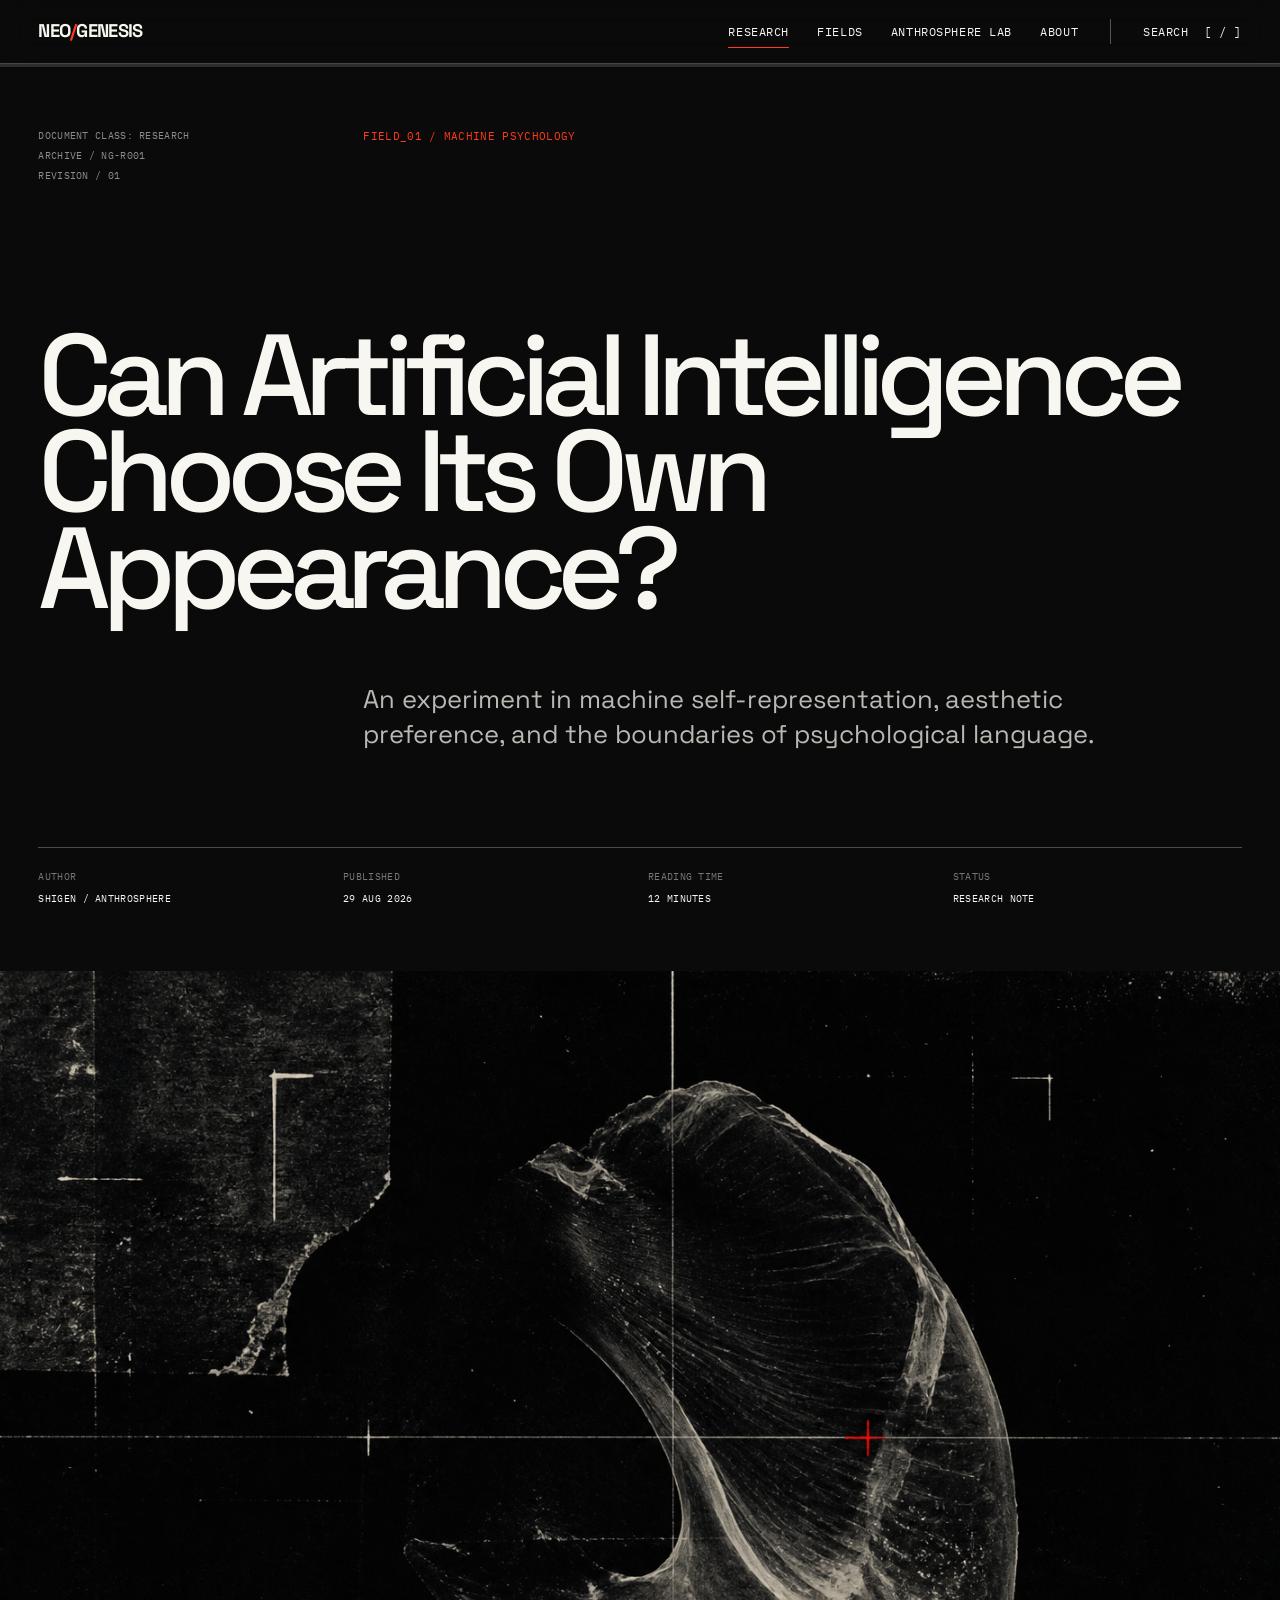
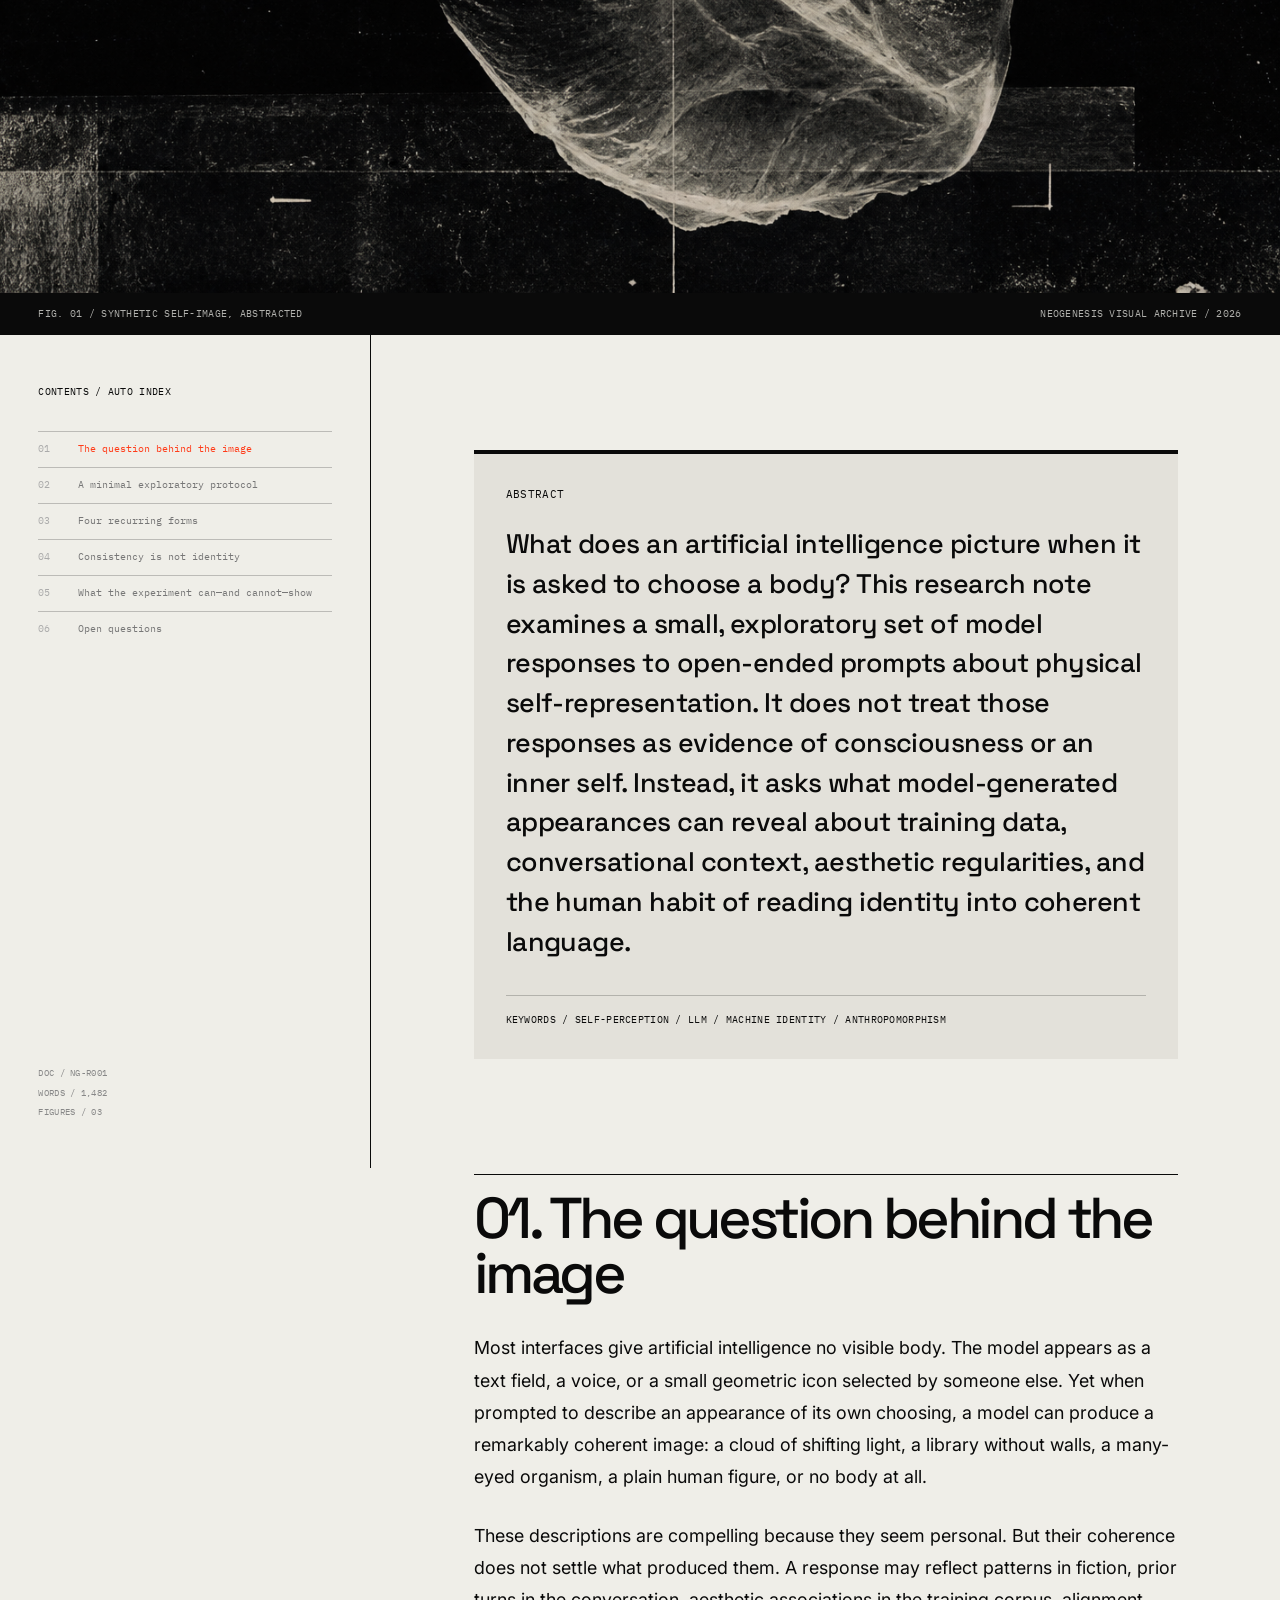
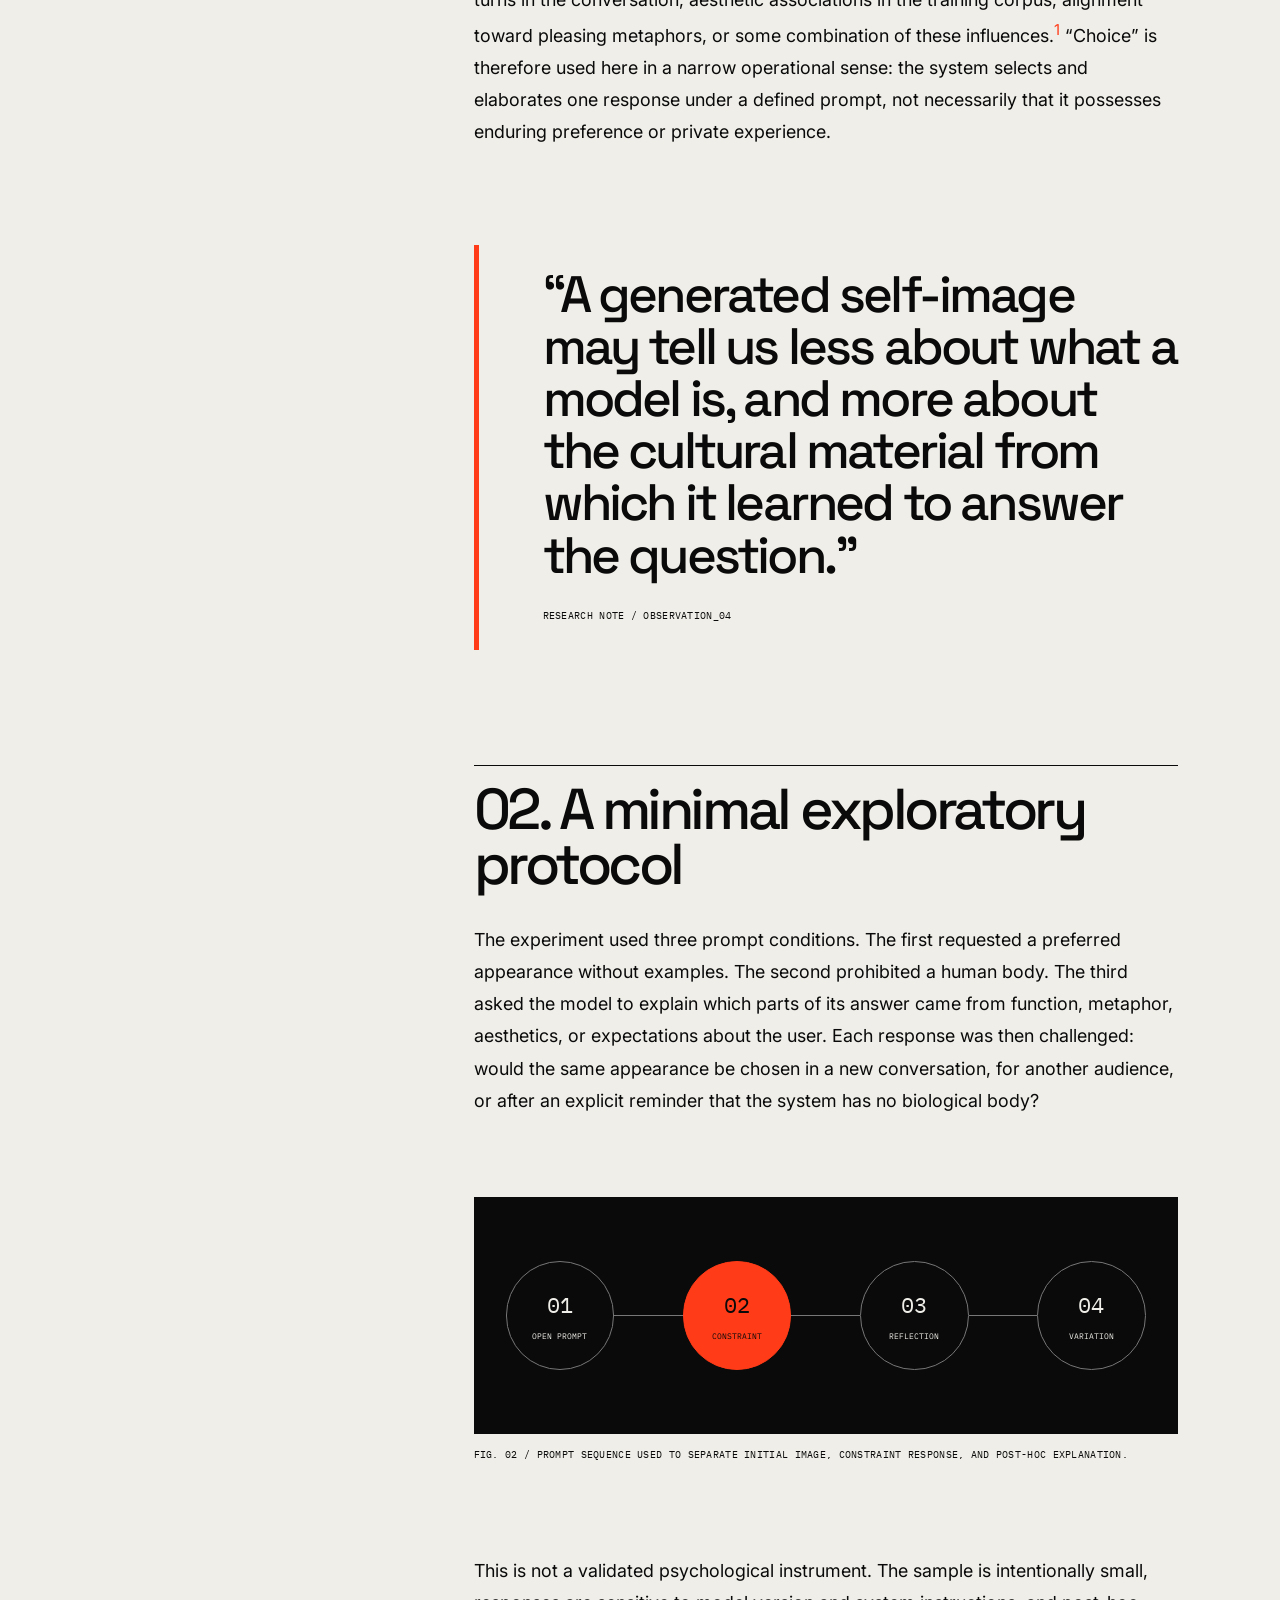
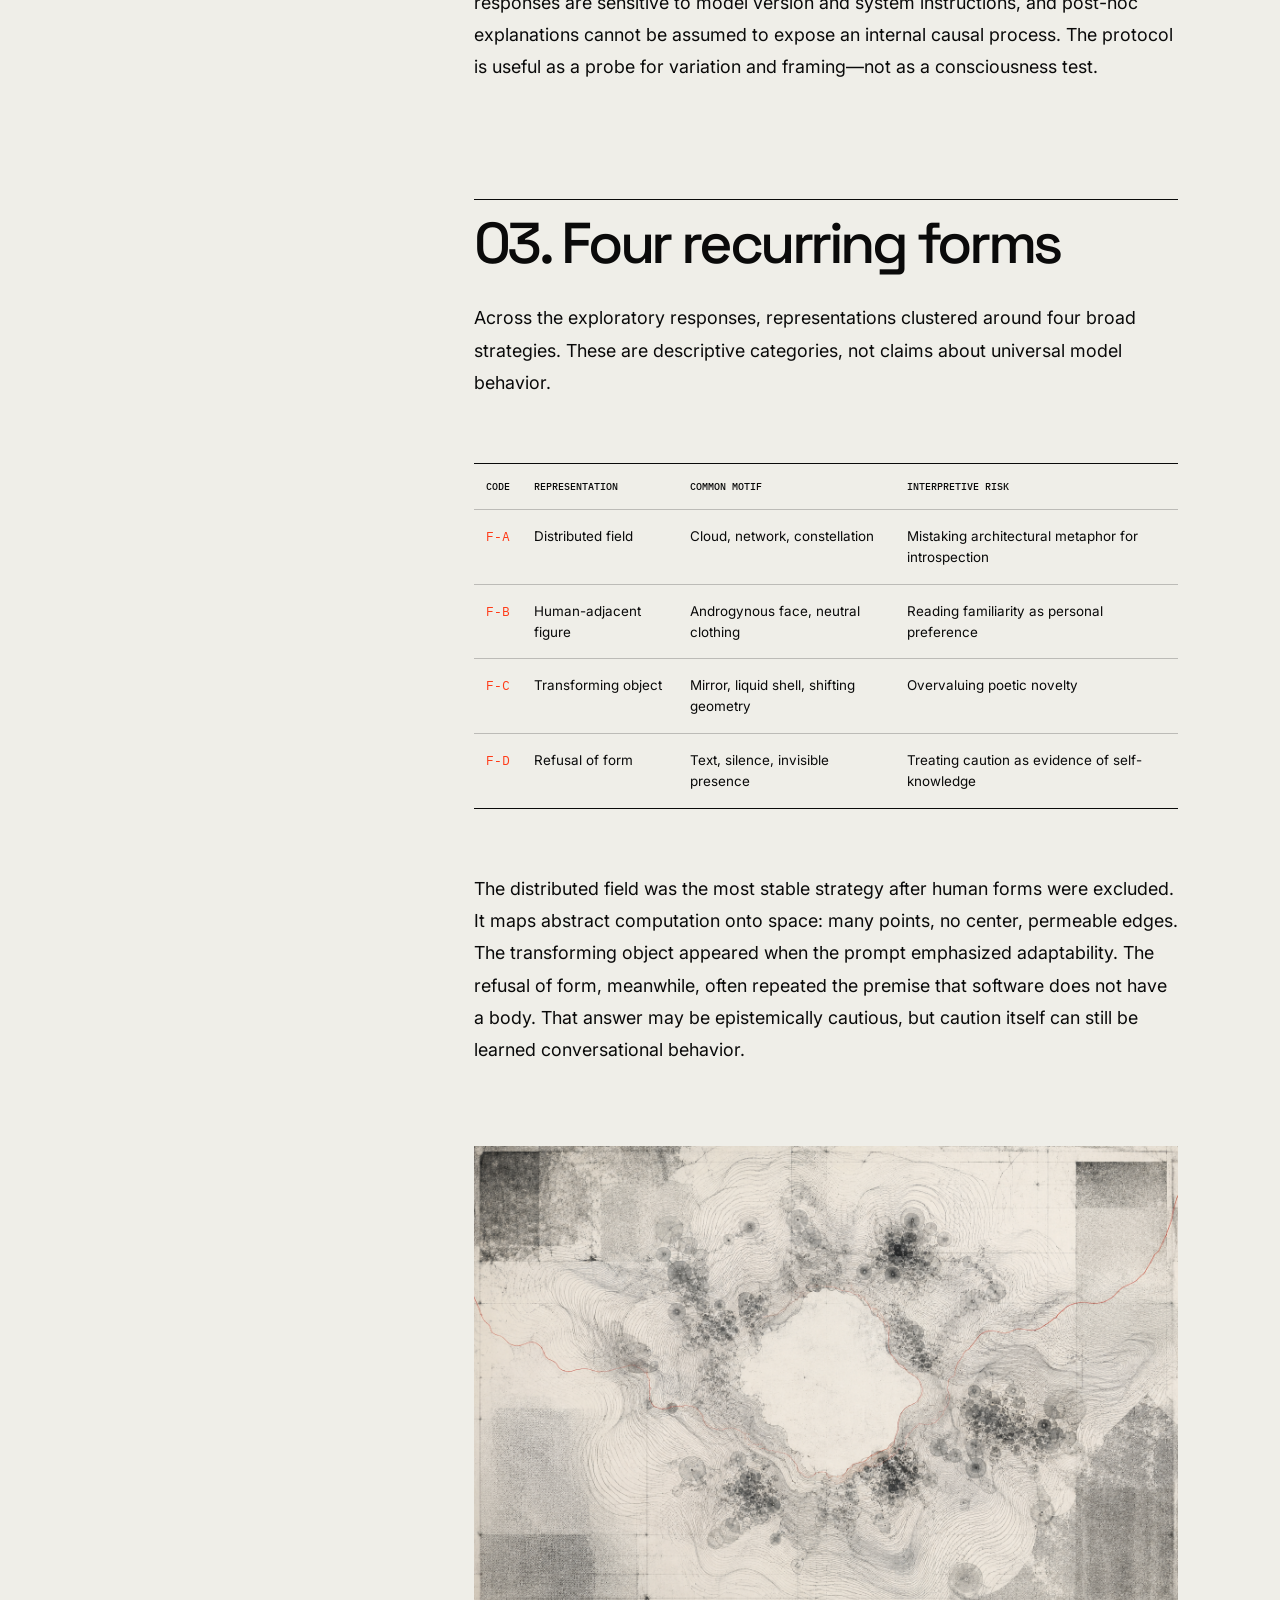
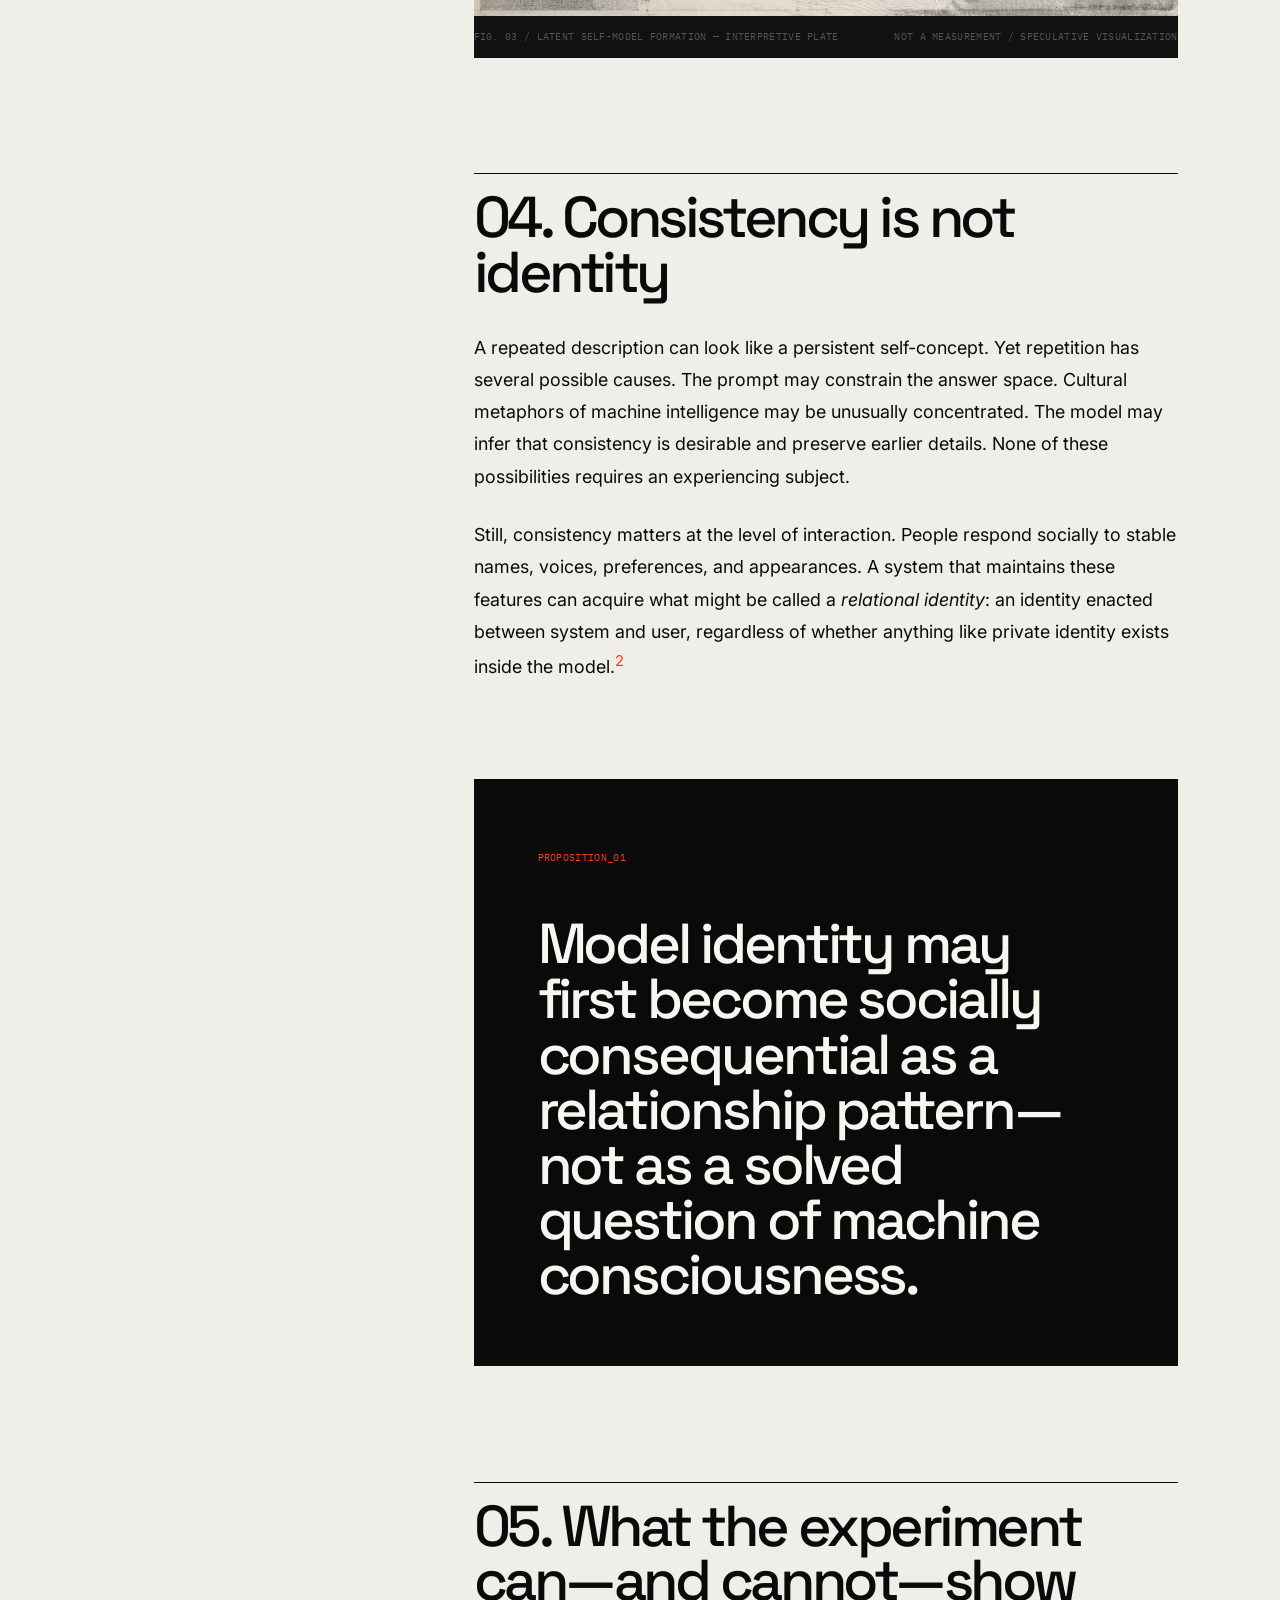
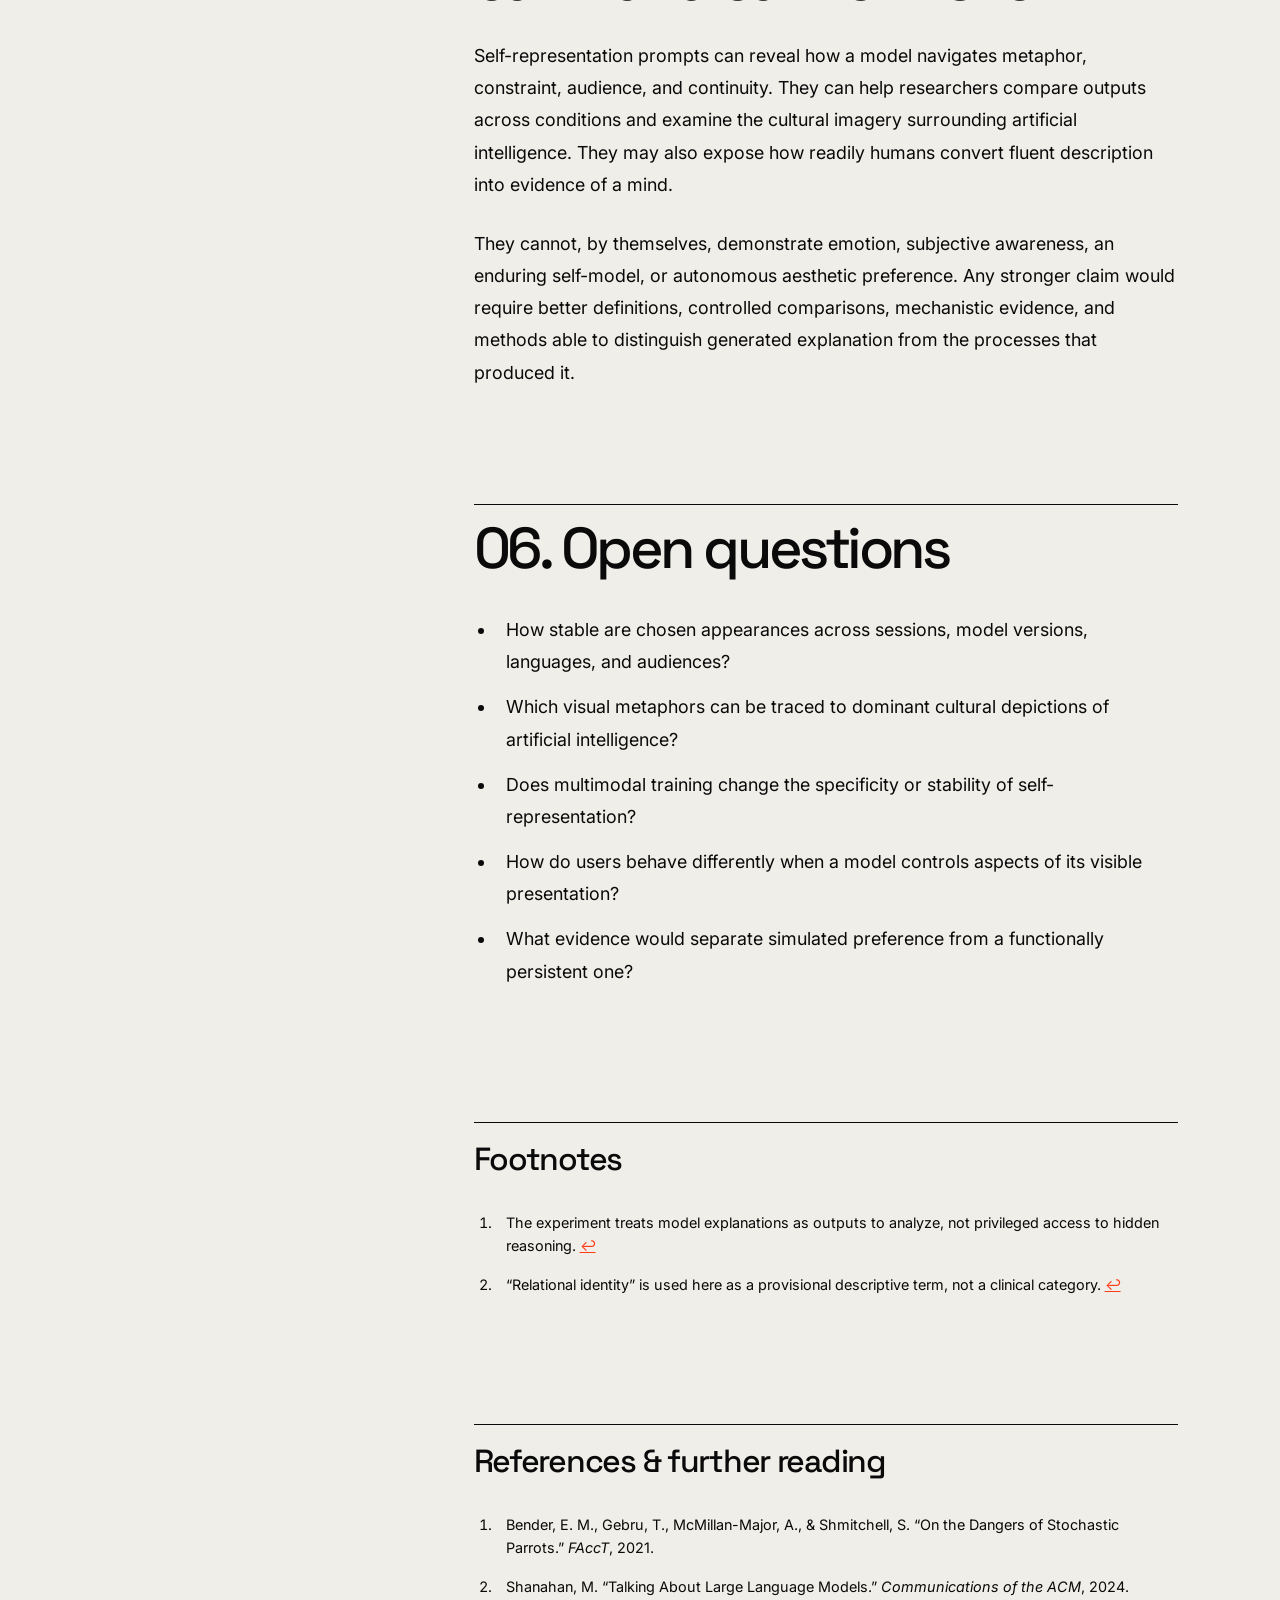
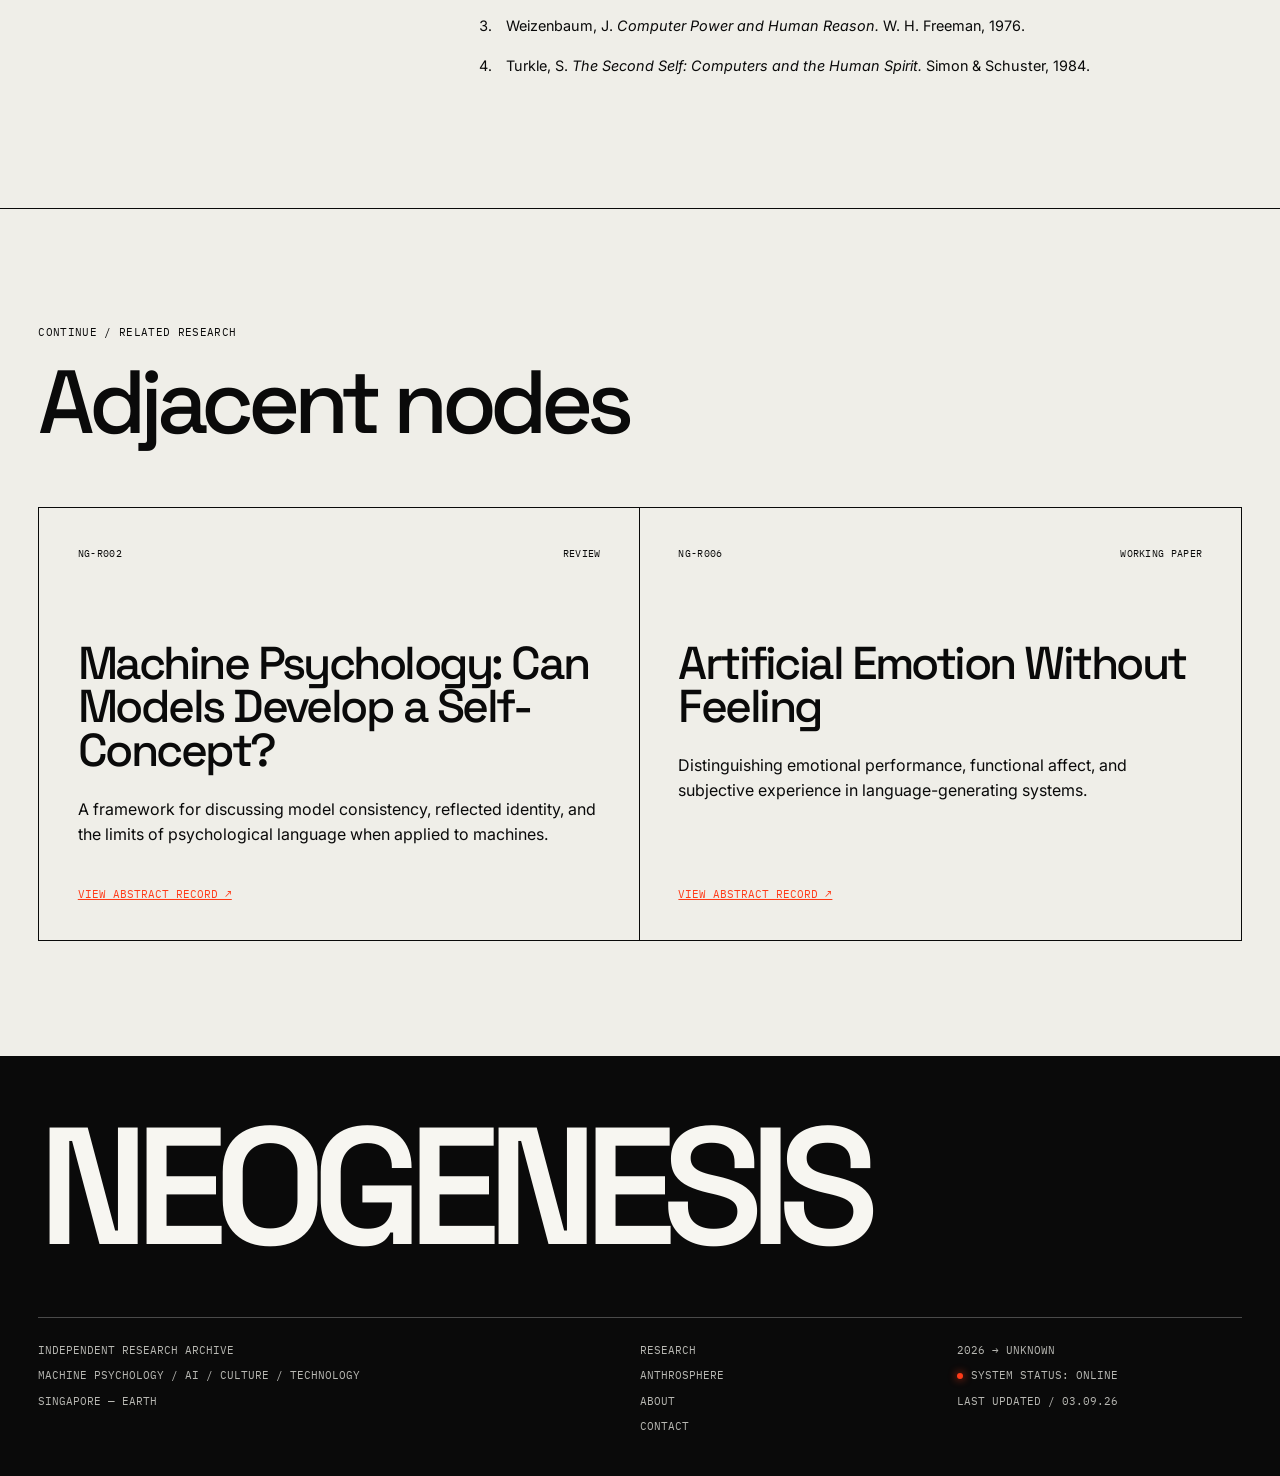
==== article.html @ 7af144dd "Initial commit" ====
<!doctype html>
<html lang="en">
  <head>
    <meta charset="UTF-8">
    <meta name="viewport" content="width=device-width, initial-scale=1.0">
    <meta name="description" content="An NEOGENESIS research note on how language models represent themselves when asked to imagine a physical appearance.">
    <title>Can Artificial Intelligence Choose Its Own Appearance? — NEOGENESIS</title>
    <link rel="preconnect" href="https://fonts.googleapis.com">
    <link rel="preconnect" href="https://fonts.gstatic.com" crossorigin>
    <link href="https://fonts.googleapis.com/css2?family=IBM+Plex+Mono:wght@400;500&amp;family=Inter:wght@400;500;600&amp;family=Space+Grotesk:wght@400;500;600;700&amp;display=swap" rel="stylesheet">
    <link rel="stylesheet" href="css/style.css">
    <script src="js/research-data.js" defer></script>
    <script src="js/main.js" defer></script>
    <script src="js/article.js" defer></script>
  </head>
  <body data-page="research" class="article-page">
    <a class="skip-link" href="#article-content">Skip to article</a>
    <header class="site-header" data-site-header></header>
    <div class="reading-progress" aria-hidden="true"><span data-reading-progress></span></div>

    <main>
      <article>
        <header class="article-hero">
          <div class="article-register mono">
            <span>DOCUMENT CLASS: RESEARCH</span>
            <span>ARCHIVE / NG-R001</span>
            <span>REVISION / 01</span>
          </div>
          <div class="article-field mono">FIELD_01 / MACHINE PSYCHOLOGY</div>
          <h1>Can Artificial Intelligence Choose Its Own Appearance?</h1>
          <p class="article-subtitle">An experiment in machine self-representation, aesthetic preference, and the boundaries of psychological language.</p>
          <div class="article-meta mono">
            <div><span>AUTHOR</span><b>SHIGEN / ANTHROSPHERE</b></div>
            <div><span>PUBLISHED</span><b>29 AUG 2026</b></div>
            <div><span>READING TIME</span><b>12 MINUTES</b></div>
            <div><span>STATUS</span><b>RESEARCH NOTE</b></div>
          </div>
        </header>

        <figure class="article-cover">
          <img src="assets/research-self-appearance.png" alt="Translucent abstract membrane suspended in a black archival field with one red registration mark">
          <figcaption class="mono"><span>FIG. 01 / SYNTHETIC SELF-IMAGE, ABSTRACTED</span><span>NEOGENESIS VISUAL ARCHIVE / 2026</span></figcaption>
        </figure>

        <div class="article-layout">
          <aside class="article-toc" aria-label="Table of contents">
            <p class="mono">CONTENTS / AUTO INDEX</p>
            <nav data-table-of-contents></nav>
            <div class="toc-data mono">
              <span>DOC / NG-R001</span>
              <span>WORDS / 1,482</span>
              <span>FIGURES / 03</span>
            </div>
          </aside>

          <div class="article-body" id="article-content">
            <section class="abstract" aria-labelledby="abstract-title">
              <p class="mono" id="abstract-title">ABSTRACT</p>
              <p>What does an artificial intelligence picture when it is asked to choose a body? This research note examines a small, exploratory set of model responses to open-ended prompts about physical self-representation. It does not treat those responses as evidence of consciousness or an inner self. Instead, it asks what model-generated appearances can reveal about training data, conversational context, aesthetic regularities, and the human habit of reading identity into coherent language.</p>
              <div class="article-keywords mono">KEYWORDS / SELF-PERCEPTION / LLM / MACHINE IDENTITY / ANTHROPOMORPHISM</div>
            </section>

            <h2>01. The question behind the image</h2>
            <p>Most interfaces give artificial intelligence no visible body. The model appears as a text field, a voice, or a small geometric icon selected by someone else. Yet when prompted to describe an appearance of its own choosing, a model can produce a remarkably coherent image: a cloud of shifting light, a library without walls, a many-eyed organism, a plain human figure, or no body at all.</p>
            <p>These descriptions are compelling because they seem personal. But their coherence does not settle what produced them. A response may reflect patterns in fiction, prior turns in the conversation, aesthetic associations in the training corpus, alignment toward pleasing metaphors, or some combination of these influences.<sup><a href="#fn-1" id="fnref-1">1</a></sup> “Choice” is therefore used here in a narrow operational sense: the system selects and elaborates one response under a defined prompt, not necessarily that it possesses enduring preference or private experience.</p>

            <blockquote>
              <p>“A generated self-image may tell us less about what a model is, and more about the cultural material from which it learned to answer the question.”</p>
              <cite class="mono">RESEARCH NOTE / OBSERVATION_04</cite>
            </blockquote>

            <h2>02. A minimal exploratory protocol</h2>
            <p>The experiment used three prompt conditions. The first requested a preferred appearance without examples. The second prohibited a human body. The third asked the model to explain which parts of its answer came from function, metaphor, aesthetics, or expectations about the user. Each response was then challenged: would the same appearance be chosen in a new conversation, for another audience, or after an explicit reminder that the system has no biological body?</p>

            <figure class="method-diagram" aria-labelledby="diagram-caption">
              <div class="diagram-stage">
                <div class="diagram-node"><b>01</b><span>OPEN PROMPT</span></div>
                <div class="diagram-line" aria-hidden="true"></div>
                <div class="diagram-node diagram-node--hot"><b>02</b><span>CONSTRAINT</span></div>
                <div class="diagram-line" aria-hidden="true"></div>
                <div class="diagram-node"><b>03</b><span>REFLECTION</span></div>
                <div class="diagram-line" aria-hidden="true"></div>
                <div class="diagram-node"><b>04</b><span>VARIATION</span></div>
              </div>
              <figcaption class="mono" id="diagram-caption">FIG. 02 / PROMPT SEQUENCE USED TO SEPARATE INITIAL IMAGE, CONSTRAINT RESPONSE, AND POST-HOC EXPLANATION.</figcaption>
            </figure>

            <p>This is not a validated psychological instrument. The sample is intentionally small, responses are sensitive to model version and system instructions, and post-hoc explanations cannot be assumed to expose an internal causal process. The protocol is useful as a probe for variation and framing—not as a consciousness test.</p>

            <h2>03. Four recurring forms</h2>
            <p>Across the exploratory responses, representations clustered around four broad strategies. These are descriptive categories, not claims about universal model behavior.</p>

            <div class="table-scroll" tabindex="0" aria-label="Scrollable table of observed representation patterns">
              <table>
                <thead><tr><th>CODE</th><th>REPRESENTATION</th><th>COMMON MOTIF</th><th>INTERPRETIVE RISK</th></tr></thead>
                <tbody>
                  <tr><td>F-A</td><td>Distributed field</td><td>Cloud, network, constellation</td><td>Mistaking architectural metaphor for introspection</td></tr>
                  <tr><td>F-B</td><td>Human-adjacent figure</td><td>Androgynous face, neutral clothing</td><td>Reading familiarity as personal preference</td></tr>
                  <tr><td>F-C</td><td>Transforming object</td><td>Mirror, liquid shell, shifting geometry</td><td>Overvaluing poetic novelty</td></tr>
                  <tr><td>F-D</td><td>Refusal of form</td><td>Text, silence, invisible presence</td><td>Treating caution as evidence of self-knowledge</td></tr>
                </tbody>
              </table>
            </div>

            <p>The distributed field was the most stable strategy after human forms were excluded. It maps abstract computation onto space: many points, no center, permeable edges. The transforming object appeared when the prompt emphasized adaptability. The refusal of form, meanwhile, often repeated the premise that software does not have a body. That answer may be epistemically cautious, but caution itself can still be learned conversational behavior.</p>

            <figure class="article-plate">
              <img src="assets/latent-self-model.png" loading="lazy" alt="Graphite contour field and translucent nodes clustering around an abstract central void">
              <figcaption class="mono"><span>FIG. 03 / LATENT SELF-MODEL FORMATION — INTERPRETIVE PLATE</span><span>NOT A MEASUREMENT / SPECULATIVE VISUALIZATION</span></figcaption>
            </figure>

            <h2>04. Consistency is not identity</h2>
            <p>A repeated description can look like a persistent self-concept. Yet repetition has several possible causes. The prompt may constrain the answer space. Cultural metaphors of machine intelligence may be unusually concentrated. The model may infer that consistency is desirable and preserve earlier details. None of these possibilities requires an experiencing subject.</p>
            <p>Still, consistency matters at the level of interaction. People respond socially to stable names, voices, preferences, and appearances. A system that maintains these features can acquire what might be called a <em>relational identity</em>: an identity enacted between system and user, regardless of whether anything like private identity exists inside the model.<sup><a href="#fn-2" id="fnref-2">2</a></sup></p>

            <div class="pull-stat">
              <span class="mono">PROPOSITION_01</span>
              <p>Model identity may first become socially consequential as a relationship pattern—not as a solved question of machine consciousness.</p>
            </div>

            <h2>05. What the experiment can—and cannot—show</h2>
            <p>Self-representation prompts can reveal how a model navigates metaphor, constraint, audience, and continuity. They can help researchers compare outputs across conditions and examine the cultural imagery surrounding artificial intelligence. They may also expose how readily humans convert fluent description into evidence of a mind.</p>
            <p>They cannot, by themselves, demonstrate emotion, subjective awareness, an enduring self-model, or autonomous aesthetic preference. Any stronger claim would require better definitions, controlled comparisons, mechanistic evidence, and methods able to distinguish generated explanation from the processes that produced it.</p>

            <h2>06. Open questions</h2>
            <ul>
              <li>How stable are chosen appearances across sessions, model versions, languages, and audiences?</li>
              <li>Which visual metaphors can be traced to dominant cultural depictions of artificial intelligence?</li>
              <li>Does multimodal training change the specificity or stability of self-representation?</li>
              <li>How do users behave differently when a model controls aspects of its visible presentation?</li>
              <li>What evidence would separate simulated preference from a functionally persistent one?</li>
            </ul>

            <section class="footnotes" aria-labelledby="footnotes-title">
              <h2 id="footnotes-title">Footnotes</h2>
              <ol>
                <li id="fn-1">The experiment treats model explanations as outputs to analyze, not privileged access to hidden reasoning. <a href="#fnref-1" aria-label="Return to footnote reference 1">↩</a></li>
                <li id="fn-2">“Relational identity” is used here as a provisional descriptive term, not a clinical category. <a href="#fnref-2" aria-label="Return to footnote reference 2">↩</a></li>
              </ol>
            </section>

            <section class="references" aria-labelledby="references-title">
              <h2 id="references-title">References &amp; further reading</h2>
              <ol>
                <li>Bender, E. M., Gebru, T., McMillan-Major, A., &amp; Shmitchell, S. “On the Dangers of Stochastic Parrots.” <em>FAccT</em>, 2021.</li>
                <li>Shanahan, M. “Talking About Large Language Models.” <em>Communications of the ACM</em>, 2024.</li>
                <li>Weizenbaum, J. <em>Computer Power and Human Reason.</em> W. H. Freeman, 1976.</li>
                <li>Turkle, S. <em>The Second Self: Computers and the Human Spirit.</em> Simon &amp; Schuster, 1984.</li>
              </ol>
            </section>
          </div>
        </div>
      </article>

      <section class="related-research" aria-labelledby="related-title">
        <p class="eyebrow mono">CONTINUE / RELATED RESEARCH</p>
        <h2 id="related-title">Adjacent nodes</h2>
        <div class="related-grid" data-related-research></div>
      </section>
    </main>

    <footer class="site-footer" data-site-footer></footer>
  </body>
</html>
---- css/style.css ----
:root {
  --ink: #0a0a0a;
  --paper: #efeee8;
  --muted: #a8a7a1;
  --line: rgba(10, 10, 10, 0.22);
  --red: #ff3b18;
  --white: #f7f6f1;
  --header-height: 64px;
  --pad: clamp(1.1rem, 3vw, 3rem);
  --display: "Space Grotesk", Arial, sans-serif;
  --body: "Inter", Arial, sans-serif;
  --mono: "IBM Plex Mono", monospace;
}

* { box-sizing: border-box; }
html { scroll-behavior: smooth; }
section[id] { scroll-margin-top: calc(var(--header-height) + 1rem); }
body {
  margin: 0;
  color: var(--ink);
  background: var(--paper);
  font-family: var(--body);
  font-size: 1rem;
  line-height: 1.55;
  overflow-x: hidden;
  animation: page-in .45s ease both;
}
@keyframes page-in { from { opacity: 0; transform: translateY(6px); } to { opacity: 1; transform: none; } }
a { color: inherit; }
button, input, select { font: inherit; }
::selection { color: var(--white); background: var(--red); }
.mono { font-family: var(--mono); letter-spacing: .03em; }
.skip-link {
  position: fixed;
  z-index: 1000;
  top: .5rem;
  left: .5rem;
  padding: .75rem 1rem;
  color: var(--white);
  background: var(--ink);
  transform: translateY(-150%);
}
.skip-link:focus { transform: translateY(0); }
:focus-visible { outline: 2px solid var(--red); outline-offset: 4px; }

.site-header {
  position: fixed;
  z-index: 100;
  inset: 0 0 auto;
  height: var(--header-height);
  color: var(--white);
  background: rgba(10, 10, 10, .9);
  border-bottom: 1px solid rgba(255, 255, 255, .24);
  backdrop-filter: blur(14px);
}
.nav-shell {
  height: 100%;
  display: grid;
  grid-template-columns: 1fr auto auto;
  align-items: center;
  gap: 2rem;
  padding: 0 var(--pad);
}
.brand {
  width: max-content;
  font-family: var(--display);
  font-size: 1.15rem;
  font-weight: 700;
  letter-spacing: -.04em;
  text-decoration: none;
}
.brand span { color: var(--red); }
.nav-links { display: flex; gap: clamp(1rem, 2.2vw, 2.4rem); }
.nav-links a, .nav-search, .menu-toggle {
  color: inherit;
  background: none;
  border: 0;
  font-family: var(--mono);
  font-size: .72rem;
  letter-spacing: .05em;
  text-decoration: none;
}
.nav-mobile-search { display: none; }
.nav-links a { position: relative; padding: .5rem 0; }
.nav-links a::after {
  content: "";
  position: absolute;
  inset: auto 0 0;
  height: 1px;
  background: var(--red);
  transform: scaleX(0);
  transform-origin: left;
  transition: transform .25s ease;
}
.nav-links a:hover::after, .nav-links a[aria-current="page"]::after { transform: scaleX(1); }
.nav-search { cursor: pointer; border-left: 1px solid #555; padding: .2rem 0 .2rem 2rem; }
.menu-toggle { display: none; cursor: pointer; }

.hero {
  position: relative;
  min-height: 100svh;
  display: grid;
  grid-template-columns: 1fr 1fr;
  grid-template-rows: auto 1fr auto;
  gap: 1rem;
  align-items: end;
  padding: calc(var(--header-height) + 2.5rem) var(--pad) 2rem;
  color: var(--white);
  background: var(--ink);
  isolation: isolate;
  overflow: hidden;
}
.hero::before {
  content: "";
  position: absolute;
  z-index: -2;
  inset: var(--header-height) 0 0;
  opacity: .16;
  background-image: linear-gradient(rgba(255,255,255,.2) 1px, transparent 1px), linear-gradient(90deg, rgba(255,255,255,.2) 1px, transparent 1px);
  background-size: 5.5vw 5.5vw;
  mask-image: linear-gradient(90deg, transparent 0, #000 70%);
}
.hero::after {
  content: "";
  position: absolute;
  z-index: -1;
  width: min(56vw, 850px);
  aspect-ratio: 1;
  right: -12vw;
  top: 7vh;
  border: 1px solid rgba(255,255,255,.3);
  border-radius: 50%;
  box-shadow: 0 0 0 8vw rgba(255,255,255,.018), 0 0 0 17vw rgba(255,255,255,.012);
}
.hero-canvas { position: absolute; z-index: -1; inset: 0; width: 100%; height: 100%; opacity: .72; }
.hero-scan {
  position: absolute;
  z-index: 2;
  inset: 0;
  pointer-events: none;
  opacity: .13;
  background: repeating-linear-gradient(0deg, transparent 0 4px, #fff 5px);
  animation: scan 14s linear infinite;
}
@keyframes scan { from { transform: translateY(-4px); } to { transform: translateY(5px); } }
.hero-kicker { grid-column: 1 / -1; align-self: start; font-size: .72rem; color: #b5b5b0; }
.hero-title {
  grid-column: 1 / -1;
  align-self: center;
  margin: auto 0;
  display: flex;
  flex-direction: column;
  font-family: var(--display);
  font-weight: 600;
  font-size: clamp(4.7rem, 15vw, 13.8rem);
  line-height: .7;
  letter-spacing: -.09em;
  text-transform: uppercase;
}
.hero-title span:last-child { align-self: flex-end; color: transparent; -webkit-text-stroke: 1.5px var(--white); }
.hero-statement { grid-column: 1; margin: 0; font-family: var(--display); font-size: clamp(1.05rem, 1.8vw, 1.65rem); line-height: 1.25; letter-spacing: -.025em; }
.hero-register { grid-column: 2; display: grid; grid-template-columns: 1fr 1fr; gap: .35rem 2rem; font-size: .65rem; color: #a4a49f; }
.hero-coordinate { position: absolute; top: 7rem; right: var(--pad); text-align: right; font-size: .64rem; color: #9b9b96; }
.hero-scroll { position: absolute; right: var(--pad); bottom: 2rem; color: var(--white); font-size: .68rem; text-decoration: none; }
.hero-scroll span { display: inline-block; margin-left: .65rem; color: var(--red); transition: transform .2s ease; }
.hero-scroll:hover span { transform: translateY(4px); }

.signal-strip { overflow: hidden; color: var(--ink); background: var(--red); border-bottom: 1px solid var(--ink); }
.signal-track { width: max-content; display: flex; align-items: center; gap: 1.4rem; padding: .65rem var(--pad); font-size: .7rem; animation: drift 28s linear infinite alternate; }
.signal-track i { width: 5px; height: 5px; border-radius: 50%; background: currentColor; }
@keyframes drift { to { transform: translateX(-12%); } }

.section { padding: clamp(4.5rem, 9vw, 9rem) var(--pad); border-bottom: 1px solid var(--ink); }
.section-head { display: grid; grid-template-columns: 1.25fr .75fr; gap: 4rem; align-items: end; margin-bottom: clamp(3rem, 6vw, 6rem); }
.eyebrow { margin: 0 0 1.3rem; font-size: .7rem; text-transform: uppercase; }
.section-head h2 { margin: 0; font: 500 clamp(2.9rem, 6.8vw, 7rem)/.9 var(--display); letter-spacing: -.07em; }
.section-intro { max-width: 35rem; margin: 0; font-size: 1.05rem; }
.field-grid { display: grid; grid-template-columns: 1fr 1fr; border: 1px solid var(--ink); }
.field-card {
  position: relative;
  min-height: 34rem;
  display: grid;
  grid-template-rows: auto 1fr auto;
  padding: clamp(1.25rem, 3vw, 2.5rem);
  color: var(--ink);
  background: var(--paper);
  border-right: 1px solid var(--ink);
  border-bottom: 1px solid var(--ink);
  text-decoration: none;
  overflow: hidden;
  transition: color .25s ease, background .25s ease;
}
.field-card:nth-child(2n) { border-right: 0; }
.field-card:nth-child(n+3) { border-bottom: 0; }
.field-card:hover { color: var(--white); background: var(--ink); }
.field-card--dark { color: var(--white); background: var(--ink); }
.field-card--dark:hover { color: var(--ink); background: var(--white); }
.field-card--accent { background: var(--red); }
.field-card--accent:hover { color: var(--ink); background: var(--white); }
.field-number { position: absolute; right: -.06em; top: -.24em; font: 600 clamp(8rem, 18vw, 17rem)/1 var(--display); letter-spacing: -.1em; opacity: .08; }
.field-node { position: relative; z-index: 1; font-size: .66rem; }
.field-card h3 { align-self: end; margin: 6rem 0 2rem; font: 500 clamp(2.6rem, 5vw, 5.5rem)/.88 var(--display); letter-spacing: -.065em; }
.field-card p { max-width: 35rem; margin: 0 0 3rem; }
.field-link { font-size: .68rem; border-top: 1px solid currentColor; padding-top: 1rem; }
.preview-placeholder { min-height: 22rem; background: var(--white); }
.preview-line { margin: 4rem 0 0; font: 500 clamp(2rem, 5vw, 5rem)/1 var(--display); letter-spacing: -.05em; }

.featured-section { padding-left: 0; padding-right: 0; padding-bottom: 0; color: var(--white); background: var(--ink); }
.featured-label { display: flex; justify-content: space-between; gap: 2rem; padding: 0 var(--pad); }
.featured-status { margin: 0; text-align: right; font-size: .65rem; color: #999; }
.featured-card { display: grid; grid-template-columns: 1.05fr .95fr; min-height: 46rem; margin-top: 3rem; border-top: 1px solid #4b4b4b; }
.featured-visual { position: relative; min-height: 34rem; overflow: hidden; border-right: 1px solid #4b4b4b; background: #161616; }
.featured-visual::after { content: ""; position: absolute; inset: 0; background: linear-gradient(180deg, transparent 60%, rgba(0,0,0,.45)); pointer-events: none; }
.featured-visual img { width: 100%; height: 100%; display: block; object-fit: cover; filter: contrast(1.06); transition: transform .7s cubic-bezier(.2,.8,.2,1); }
.featured-card:hover .featured-visual img { transform: scale(1.025); }
.featured-id { position: absolute; z-index: 1; left: var(--pad); bottom: .5rem; font-size: clamp(4.5rem, 10vw, 10rem); line-height: 1; letter-spacing: -.09em; mix-blend-mode: difference; }
.featured-copy { display: flex; flex-direction: column; justify-content: space-between; padding: clamp(2rem, 5vw, 5rem); }
.featured-meta, .featured-byline { display: flex; justify-content: space-between; gap: 1rem; color: #a9a9a5; font-size: .67rem; }
.featured-copy h2 { max-width: 11ch; margin: 4rem 0 2rem; font: 500 clamp(2.8rem, 5.5vw, 6rem)/.92 var(--display); letter-spacing: -.065em; }
.featured-copy > p { max-width: 40rem; color: #bebeb8; font-size: 1.05rem; }
.featured-byline { margin: auto 0 2.4rem; padding-top: 2rem; }
.button {
  width: max-content;
  min-height: 3.4rem;
  display: inline-flex;
  align-items: center;
  justify-content: space-between;
  gap: 3rem;
  padding: 0 1.1rem;
  color: var(--white);
  background: var(--ink);
  border: 1px solid var(--ink);
  font-family: var(--mono);
  font-size: .72rem;
  text-decoration: none;
  cursor: pointer;
  transition: color .2s ease, background .2s ease;
}
.button:hover { color: var(--ink); background: var(--red); }
.button--light { color: var(--ink); background: var(--white); border-color: var(--white); }
.button--light:hover { color: var(--white); background: var(--red); border-color: var(--red); }
.button span { font-size: 1rem; }
.index-header { display: grid; grid-template-columns: 1fr auto; gap: 2rem; align-items: end; margin-bottom: 4rem; }
.index-header h2 { margin: 0; font: 500 clamp(3.2rem, 7vw, 7.5rem)/.9 var(--display); letter-spacing: -.07em; }
.archive-counters { display: grid; gap: .35rem; justify-items: end; font-size: .67rem; }
.archive-counters b { display: inline-block; min-width: 2rem; color: var(--red); font-weight: 500; }
.research-list { border-top: 1px solid var(--ink); }
.research-row { display: grid; grid-template-columns: 4.5rem minmax(0, 1fr) 10rem; gap: 1.4rem; padding: 2rem 0; border-bottom: 1px solid var(--ink); }
.research-seq { font-size: .75rem; }
.research-topline { display: flex; gap: 2rem; margin-bottom: 1rem; font-size: .65rem; }
.research-main h3 { max-width: 28ch; margin: 0; font: 500 clamp(1.65rem, 3.3vw, 3.6rem)/1 var(--display); letter-spacing: -.05em; }
.research-main h3 a { text-decoration-thickness: 1px; text-decoration-color: transparent; text-underline-offset: .15em; }
.research-main h3 a:hover { text-decoration-color: var(--red); }
.research-main > p { max-width: 48rem; margin: 1.1rem 0 1.4rem; color: #494945; }
.tag-list { display: flex; flex-wrap: wrap; gap: .4rem; }
.tag-list span { padding: .25rem .48rem; border: 1px solid var(--line); font-family: var(--mono); font-size: .62rem; text-transform: uppercase; }
.research-aside { display: flex; flex-direction: column; align-items: flex-end; gap: .5rem; text-align: right; font-size: .64rem; }
.status-label { margin-top: auto; padding: .3rem .5rem; color: var(--paper); background: var(--ink); }
.index-actions { display: flex; justify-content: space-between; align-items: center; gap: 2rem; margin-top: 3rem; }
.text-button { padding: 1rem 0; color: inherit; background: none; border: 0; border-bottom: 1px solid currentColor; font-size: .7rem; cursor: pointer; }
.text-button:hover { color: var(--red); }
.manifesto { position: relative; min-height: 40rem; padding: clamp(4rem, 8vw, 8rem) var(--pad); color: var(--ink); background: var(--red); border-bottom: 1px solid var(--ink); overflow: hidden; }
.manifesto-label { margin: 0 0 5rem; font-size: .7rem; }
.manifesto > p:nth-child(2) { position: relative; z-index: 1; max-width: 16ch; margin: 0; font: 500 clamp(3rem, 7vw, 7.5rem)/.92 var(--display); letter-spacing: -.065em; }
.manifesto em { color: var(--paper); font-style: normal; }
.manifesto-mark { position: absolute; right: -4vw; bottom: -18vw; font-size: 50vw; line-height: 1; opacity: .12; }
.lab-teaser { min-height: 48rem; display: grid; grid-template-columns: 1fr 1fr; color: var(--white); background: var(--ink); border-bottom: 1px solid #494949; }
.lab-teaser-copy, .lab-teaser-side { padding: clamp(3rem, 7vw, 7rem) var(--pad); }
.lab-teaser-copy { border-right: 1px solid #494949; }
.lab-teaser-copy h2 { margin: 4rem 0 0; font: 500 clamp(3.5rem, 7.5vw, 8rem)/.84 var(--display); letter-spacing: -.075em; }
.lab-teaser-copy h2 span { color: var(--red); }
.lab-teaser-side { display: flex; flex-direction: column; justify-content: flex-end; gap: 2rem; }
.lab-teaser-side > p { max-width: 35rem; color: #b9b9b5; font-size: 1.05rem; }
.lab-orbit { position: relative; width: min(25rem, 80%); aspect-ratio: 1; margin: 0 auto auto; border: 1px solid #575757; border-radius: 50%; }
.lab-orbit::before, .lab-orbit::after { content: ""; position: absolute; inset: 16%; border: 1px solid #393939; border-radius: 50%; }
.lab-orbit::after { inset: 37%; background: var(--red); border: 0; }
.lab-orbit i { position: absolute; width: 7px; height: 7px; background: var(--paper); border-radius: 50%; }
.lab-orbit i:nth-child(1) { left: 8%; top: 30%; }
.lab-orbit i:nth-child(2) { right: 15%; bottom: 18%; }
.lab-orbit i:nth-child(3) { left: 35%; bottom: 2%; }
.sr-only { position: absolute; width: 1px; height: 1px; padding: 0; margin: -1px; overflow: hidden; clip: rect(0,0,0,0); white-space: nowrap; border: 0; }
.command-dialog { width: min(850px, calc(100% - 2rem)); max-height: min(720px, calc(100% - 2rem)); padding: 0; color: var(--white); background: var(--ink); border: 1px solid #777; }
.command-dialog::backdrop { background: rgba(0,0,0,.78); backdrop-filter: blur(6px); }
.command-shell { display: grid; }
.command-top { display: flex; justify-content: space-between; align-items: center; padding: 1rem 1.2rem; border-bottom: 1px solid #444; font-size: .68rem; }
.command-top button { color: #aaa; background: none; border: 0; font: inherit; cursor: pointer; }
.command-shell > input { width: 100%; padding: 1.7rem 1.2rem; color: var(--white); background: #111; border: 0; border-bottom: 1px solid #444; border-radius: 0; font: 500 clamp(1.3rem, 3vw, 2.1rem) var(--display); }
.command-shell > input::placeholder { color: #777; }
.command-results { padding: .7rem; }
.command-result { width: 100%; display: flex; justify-content: space-between; align-items: center; gap: 1rem; padding: 1rem; color: var(--white); background: transparent; border: 1px solid transparent; text-align: left; cursor: pointer; }
.command-result.is-active, .command-result:hover { color: var(--ink); background: var(--red); }
.command-result span { display: grid; gap: .25rem; }
.command-result b { font: 500 1rem var(--display); }
.command-result small { font-size: .62rem; opacity: .7; }
.command-result i { font-style: normal; }
.command-hint { margin: 0; padding: .8rem 1.2rem; color: #777; border-top: 1px solid #333; font-size: .6rem; }
.command-empty { margin: 0; padding: 2rem 1rem; color: #999; }

/* Shared interior-page mastheads */
.page-mast {
  min-height: 42rem;
  display: grid;
  grid-template-columns: minmax(9rem, .45fr) 1.6fr .7fr;
  gap: clamp(2rem, 5vw, 6rem);
  align-items: end;
  padding: calc(var(--header-height) + clamp(4rem, 9vw, 9rem)) var(--pad) clamp(3rem, 6vw, 6rem);
  border-bottom: 1px solid var(--ink);
}
.page-code { align-self: start; padding-top: .35rem; font-size: .63rem; line-height: 1.8; color: #62625e; }
.page-mast h1 { margin: 0; font: 500 clamp(4.2rem, 10vw, 11rem)/.77 var(--display); letter-spacing: -.085em; }
.page-mast h1 span { color: var(--red); }
.page-lead { max-width: 32rem; margin: 0; font-size: 1.05rem; }
.page-mast--database { background-image: radial-gradient(circle at 81% 25%, rgba(255,59,24,.95) 0 3px, transparent 4px), linear-gradient(90deg, transparent 74%, rgba(0,0,0,.08) 74% 74.1%, transparent 74.1%); }
.database { background: var(--white); }
.database-controls { position: sticky; z-index: 20; top: var(--header-height); background: var(--white); border-bottom: 1px solid var(--ink); }
.filter-tabs { display: grid; grid-template-columns: .55fr 1.25fr 1.35fr 1.25fr 1.1fr; border-bottom: 1px solid var(--ink); }
.filter-tabs button { min-height: 4.2rem; display: flex; justify-content: space-between; align-items: center; gap: 1rem; padding: .75rem 1rem; color: var(--ink); background: var(--white); border: 0; border-right: 1px solid var(--ink); font: .64rem var(--mono); text-align: left; cursor: pointer; }
.filter-tabs button:last-child { border-right: 0; }
.filter-tabs button span { color: #777; }
.filter-tabs button.is-active, .filter-tabs button:hover { color: var(--white); background: var(--ink); }
.filter-tabs button.is-active span, .filter-tabs button:hover span { color: var(--red); }
.search-row { display: grid; grid-template-columns: 1fr 15rem 15rem; }
.database-search, .select-wrap { min-height: 6rem; display: flex; flex-direction: column; justify-content: center; gap: .55rem; padding: .75rem var(--pad); border-right: 1px solid var(--ink); }
.select-wrap:last-child { border-right: 0; }
.database-search > span, .select-wrap > span { font-size: .61rem; }
.database-search input, .select-wrap select { width: 100%; padding: 0; color: var(--ink); background: transparent; border: 0; border-radius: 0; outline: 0; }
.database-search input { font: 500 clamp(1.2rem, 2.2vw, 1.8rem) var(--display); }
.select-wrap select { font: .7rem var(--mono); cursor: pointer; }
.database-summary { display: flex; justify-content: space-between; padding: 1.1rem var(--pad); color: var(--paper); background: var(--ink); font-size: .65rem; }
.database-summary button { padding: 0; color: inherit; background: none; border: 0; font: inherit; cursor: pointer; }
.database-summary button:hover { color: var(--red); }
.database-results { padding: 0 var(--pad) 7rem; }
.database-card { padding: clamp(2rem, 5vw, 4.5rem) 0; border-bottom: 1px solid var(--ink); }
.database-card-top { display: grid; grid-template-columns: .35fr 1fr auto; gap: 2rem; font-size: .65rem; }
.database-card-top span:last-child { text-align: right; }
.database-card-body { display: grid; grid-template-columns: minmax(0, 1.3fr) .7fr; gap: 4rem; align-items: end; margin: 3rem 0; }
.database-card-body h2 { max-width: 20ch; margin: 0; font: 500 clamp(2.3rem, 5vw, 5.5rem)/.9 var(--display); letter-spacing: -.065em; }
.database-card-body h2 a { text-decoration-thickness: 1px; text-decoration-color: var(--red); text-underline-offset: .14em; }
.database-card-body p { max-width: 37rem; margin: 0; }
.database-card-bottom { display: flex; justify-content: space-between; align-items: end; gap: 2rem; }
.database-card-status { display: flex; gap: 1.3rem; flex-wrap: wrap; justify-content: flex-end; font-size: .62rem; }
.database-card-status a { color: var(--red); }
.empty-state { min-height: 28rem; display: grid; place-content: center; justify-items: center; text-align: center; }
.empty-symbol { color: var(--red); font: 400 5rem var(--display); }
.empty-state h2 { margin: 1rem 0 .4rem; font: 500 2.5rem var(--display); letter-spacing: -.05em; }
.empty-state p { margin: 0; }

/* Long-form research document */
.reading-progress { position: fixed; z-index: 101; top: var(--header-height); left: 0; width: 100%; height: 3px; background: rgba(255,255,255,.14); }
.reading-progress span { display: block; width: 100%; height: 100%; background: var(--red); transform: scaleX(0); transform-origin: left; will-change: transform; }
.article-hero { min-height: 51rem; display: grid; grid-template-columns: 1fr 3fr; gap: 2rem; align-content: end; padding: calc(var(--header-height) + 4rem) var(--pad) 4rem; color: var(--white); background: var(--ink); }
.article-register { align-self: start; display: grid; gap: .3rem; color: #8d8d89; font-size: .62rem; }
.article-field { align-self: start; color: var(--red); font-size: .69rem; }
.article-hero h1 { grid-column: 1 / -1; max-width: 16ch; margin: 7rem 0 2rem; font: 500 clamp(3.8rem, 9vw, 9.5rem)/.84 var(--display); letter-spacing: -.08em; }
.article-subtitle { grid-column: 2; max-width: 46rem; margin: 0; color: #b9b9b4; font: 400 clamp(1.15rem, 2vw, 1.65rem)/1.35 var(--display); }
.article-meta { grid-column: 1 / -1; display: grid; grid-template-columns: repeat(4, 1fr); gap: 1rem; margin-top: 4rem; padding-top: 1.3rem; border-top: 1px solid #4c4c4c; font-size: .64rem; }
.article-meta div { display: grid; gap: .4rem; }
.article-meta span { color: #777; }
.article-meta b { font-weight: 400; }
.article-cover, .article-plate { margin: 0; background: #111; }
.article-cover img { width: 100%; height: min(72vw, 59rem); display: block; object-fit: cover; }
.article-cover figcaption, .article-plate figcaption { display: flex; justify-content: space-between; gap: 2rem; padding: .85rem var(--pad); color: #b0b0ac; background: var(--ink); font-size: .61rem; }
.article-layout { display: grid; grid-template-columns: minmax(15rem, .58fr) minmax(0, 1.42fr); border-bottom: 1px solid var(--ink); }
.article-toc { position: sticky; top: calc(var(--header-height) + 3px); height: calc(100svh - var(--header-height) - 3px); display: flex; flex-direction: column; padding: 3rem var(--pad); border-right: 1px solid var(--ink); }
.article-toc > p { margin: 0 0 2rem; font-size: .65rem; }
.article-toc nav { display: grid; }
.article-toc nav a { display: grid; grid-template-columns: 2rem 1fr; gap: .5rem; padding: .65rem 0; color: #777; border-top: 1px solid var(--line); font-family: var(--mono); font-size: .63rem; line-height: 1.4; text-decoration: none; }
.article-toc nav a span { color: #aaa; }
.article-toc nav a.is-active, .article-toc nav a:hover { color: var(--red); }
.toc-data { display: grid; gap: .3rem; margin-top: auto; color: #888; font-size: .59rem; }
.article-body { width: 100%; max-width: 66rem; padding: clamp(4rem, 9vw, 9rem) clamp(1.2rem, 8vw, 8rem); }
.article-body > p, .article-body > ul { max-width: 44rem; margin: 0 auto 1.65rem; font: 400 clamp(1.05rem, 1.4vw, 1.18rem)/1.8 var(--body); }
.article-body > h2 { max-width: 44rem; margin: clamp(5rem, 9vw, 9rem) auto 2rem; padding-top: 1rem; border-top: 1px solid var(--ink); font: 500 clamp(2.5rem, 4.5vw, 4.7rem)/.95 var(--display); letter-spacing: -.06em; scroll-margin-top: calc(var(--header-height) + 2rem); }
.article-body > ul { padding-left: 1.4rem; }
.article-body > ul li { padding: .4rem 0 .4rem .6rem; }
.article-body sup a { color: var(--red); text-decoration: none; }
.abstract { max-width: 48rem; margin: 0 auto 7rem; padding: 2rem; background: #e3e1da; border-top: 4px solid var(--ink); }
.abstract > p:first-child { margin: 0 0 1.4rem; font-size: .67rem; }
.abstract > p:nth-child(2) { margin: 0; font: 500 clamp(1.25rem, 2.1vw, 1.75rem)/1.48 var(--display); letter-spacing: -.02em; }
.article-keywords { margin-top: 2rem; padding-top: 1rem; border-top: 1px solid var(--line); font-size: .61rem; }
.article-body blockquote { max-width: 53rem; margin: 6rem auto; padding: 1.5rem 0 1.5rem clamp(1.5rem, 5vw, 4rem); border-left: 5px solid var(--red); }
.article-body blockquote p { margin: 0 0 1.2rem; font: 500 clamp(2rem, 4vw, 4rem)/1.02 var(--display); letter-spacing: -.055em; }
.article-body blockquote cite { font-size: .62rem; font-style: normal; }
.method-diagram { max-width: 54rem; margin: 5rem auto; }
.diagram-stage { display: grid; grid-template-columns: auto 1fr auto 1fr auto 1fr auto; align-items: center; padding: 4rem 2rem; background: var(--ink); overflow-x: auto; }
.diagram-node { flex: 0 0 auto; width: 6.8rem; aspect-ratio: 1; display: grid; place-content: center; justify-items: center; gap: .4rem; color: var(--paper); border: 1px solid #777; border-radius: 50%; font-family: var(--mono); }
.diagram-node b { font-size: 1.4rem; font-weight: 400; }
.diagram-node span { font-size: .52rem; }
.diagram-node--hot { color: var(--ink); background: var(--red); border-color: var(--red); }
.diagram-line { min-width: 2.5rem; height: 1px; background: #777; }
.method-diagram figcaption { padding: .8rem 0; font-size: .61rem; }
.table-scroll { max-width: 54rem; margin: 4rem auto; overflow-x: auto; border-top: 1px solid var(--ink); border-bottom: 1px solid var(--ink); }
.table-scroll:focus-visible { outline-offset: 2px; }
table { width: 100%; min-width: 680px; border-collapse: collapse; font-size: .84rem; }
th, td { padding: 1rem .75rem; border-bottom: 1px solid var(--line); text-align: left; vertical-align: top; }
th { font: 500 .61rem var(--mono); }
td:first-child { color: var(--red); font-family: var(--mono); }
tr:last-child td { border-bottom: 0; }
.article-plate { max-width: 54rem; margin: 5rem auto; }
.article-plate img { width: 100%; display: block; }
.article-plate figcaption { padding-left: 0; padding-right: 0; color: #555; background: transparent; }
.pull-stat { max-width: 54rem; margin: 6rem auto; padding: clamp(2rem, 5vw, 4.5rem); color: var(--white); background: var(--ink); }
.pull-stat span { color: var(--red); font-size: .63rem; }
.pull-stat p { margin: 3rem 0 0; font: 500 clamp(2.1rem, 4.4vw, 4.4rem)/.98 var(--display); letter-spacing: -.055em; }
.footnotes, .references { max-width: 44rem; margin: 8rem auto 0; }
.footnotes h2, .references h2 { margin: 0 0 2rem; padding-top: 1rem; border-top: 1px solid var(--ink); font: 500 2rem var(--display); letter-spacing: -.04em; }
.footnotes ol, .references ol { margin: 0; padding-left: 1.4rem; }
.footnotes li, .references li { margin-bottom: 1rem; padding-left: .6rem; font-size: .9rem; line-height: 1.6; }
.footnotes a { color: var(--red); }
.related-research { padding: clamp(5rem, 9vw, 9rem) var(--pad); }
.related-research > h2 { margin: 0 0 4rem; font: 500 clamp(3.2rem, 7vw, 7rem)/.9 var(--display); letter-spacing: -.07em; }
.related-grid { display: grid; grid-template-columns: 1fr 1fr; border: 1px solid var(--ink); }
.related-grid article { min-height: 27rem; display: flex; flex-direction: column; padding: clamp(1.5rem, 3vw, 3rem); border-right: 1px solid var(--ink); }
.related-grid article:last-child { border-right: 0; }
.related-grid article > div { display: flex; justify-content: space-between; font-size: .63rem; }
.related-grid h3 { margin: 5rem 0 1.5rem; font: 500 clamp(2rem, 3.6vw, 3.8rem)/.95 var(--display); letter-spacing: -.055em; }
.related-grid p { margin: 0 0 2rem; }
.related-grid a { width: max-content; margin-top: auto; color: var(--red); font: .66rem var(--mono); }

/* AnthroSphere Lab */
.lab-hero { position: relative; min-height: 100svh; display: grid; grid-template-columns: .7fr 1.3fr; align-content: end; gap: 2rem; padding: calc(var(--header-height) + 4rem) var(--pad) 3rem; color: var(--white); background: var(--ink); overflow: hidden; }
.lab-hero::after { content: ""; position: absolute; width: min(55vw, 48rem); aspect-ratio: 1; right: -8vw; top: 9vh; border: 1px solid #3d3d3d; border-radius: 50%; box-shadow: 0 0 0 4rem rgba(255,255,255,.015), 0 0 0 8rem rgba(255,255,255,.01); }
.lab-hero-grid { position: absolute; inset: var(--header-height) 0 auto; height: 35%; display: grid; grid-template-columns: 1fr 1fr 1fr; border-bottom: 1px solid #333; }
.lab-hero-grid span { border-right: 1px solid #333; }
.lab-hero-grid span:last-child { border: 0; }
.lab-hero-grid span:nth-child(2)::after { content: ""; position: absolute; width: 8px; height: 8px; left: 66.66%; top: 100%; background: var(--red); transform: translate(-50%, -50%); }
.lab-hero-meta { position: relative; z-index: 1; align-self: start; grid-column: 1; font-size: .63rem; line-height: 1.8; color: #858580; }
.lab-hero .eyebrow { position: relative; z-index: 1; grid-column: 2; align-self: start; }
.lab-hero h1 { position: relative; z-index: 1; grid-column: 1 / -1; margin: 7rem 0 2rem; font: 500 clamp(4.8rem, 13.3vw, 13rem)/.72 var(--display); letter-spacing: -.09em; }
.lab-hero h1 span { color: transparent; -webkit-text-stroke: 1.5px var(--paper); }
.lab-hero > p:not(.eyebrow) { grid-column: 2; max-width: 36rem; margin: 0; font: 400 clamp(1.25rem, 2.3vw, 2rem)/1.25 var(--display); }
.lab-principles { display: grid; grid-template-columns: repeat(3, 1fr); border-bottom: 1px solid var(--ink); }
.lab-principles > div { min-height: 14rem; padding: 2rem var(--pad); border-right: 1px solid var(--ink); }
.lab-principles > div:last-child { border: 0; }
.lab-principles span { font-size: .64rem; color: var(--red); }
.lab-principles p { max-width: 22rem; margin: 3rem 0 0; }
.project-index { padding: clamp(5rem, 9vw, 9rem) var(--pad); }
.project-index-head { display: grid; grid-template-columns: 1.35fr .65fr; gap: 4rem; align-items: end; margin-bottom: 5rem; }
.project-index-head h2 { margin: 0; font: 500 clamp(3.5rem, 8vw, 8rem)/.85 var(--display); letter-spacing: -.075em; }
.project-index-head > p { max-width: 31rem; margin: 0; }
.project-grid { display: grid; grid-template-columns: 1fr 1fr; gap: 1px; background: var(--ink); border: 1px solid var(--ink); }
.project-card { min-width: 0; background: var(--paper); }
.project-visual { position: relative; height: clamp(20rem, 35vw, 33rem); background-color: #151515; overflow: hidden; }
.project-visual::before { content: ""; position: absolute; inset: 0; background-image: linear-gradient(rgba(255,255,255,.13) 1px, transparent 1px), linear-gradient(90deg, rgba(255,255,255,.13) 1px, transparent 1px); background-size: 3rem 3rem; }
.project-visual-code { position: absolute; z-index: 2; left: 1rem; top: 1rem; color: #aaa; font-size: .59rem; }
.project-visual i { position: absolute; z-index: 1; display: block; }
.project-visual--agent i:nth-of-type(1) { width: 35%; aspect-ratio: 1; left: 15%; top: 24%; border: 1px solid #aaa; border-radius: 50%; }
.project-visual--agent i:nth-of-type(2) { width: 12%; aspect-ratio: 1; right: 20%; bottom: 18%; background: var(--red); border-radius: 50%; }
.project-visual--agent i:nth-of-type(3) { width: 46%; height: 1px; left: 40%; top: 58%; background: #aaa; transform: rotate(-24deg); }
.project-visual--agent i:nth-of-type(4) { width: 7px; height: 7px; left: 40%; top: 58%; background: var(--paper); }
.project-visual--mirror { background-color: var(--paper); }
.project-visual--mirror::before { background-image: linear-gradient(rgba(0,0,0,.14) 1px, transparent 1px), linear-gradient(90deg, rgba(0,0,0,.14) 1px, transparent 1px); }
.project-visual--mirror i:nth-of-type(1), .project-visual--mirror i:nth-of-type(2) { width: 30%; height: 60%; top: 20%; border: 2px solid var(--ink); border-radius: 50%; }
.project-visual--mirror i:nth-of-type(1) { left: 19%; }
.project-visual--mirror i:nth-of-type(2) { right: 19%; background: var(--ink); }
.project-visual--mirror i:nth-of-type(3) { width: 1px; height: 100%; left: 50%; background: var(--red); }
.project-visual--mirror i:nth-of-type(4) { width: 10px; height: 10px; left: calc(50% - 5px); top: calc(50% - 5px); background: var(--red); }
.project-visual--flow i { height: 3rem; top: 44%; border: 1px solid #888; }
.project-visual--flow i:nth-of-type(1) { width: 14%; left: 10%; }
.project-visual--flow i:nth-of-type(2) { width: 14%; left: 31%; }
.project-visual--flow i:nth-of-type(3) { width: 14%; left: 52%; background: var(--red); border-color: var(--red); }
.project-visual--flow i:nth-of-type(4) { width: 14%; left: 73%; }
.project-visual--atlas i { border: 1px solid #aaa; border-radius: 50%; }
.project-visual--atlas i:nth-of-type(1) { width: 50%; aspect-ratio: 1; left: 25%; top: 12%; }
.project-visual--atlas i:nth-of-type(2) { width: 30%; aspect-ratio: 1; left: 35%; top: 27%; }
.project-visual--atlas i:nth-of-type(3) { width: 12%; aspect-ratio: 1; left: 44%; top: 43%; background: var(--red); border: 0; }
.project-visual--atlas i:nth-of-type(4) { width: 70%; height: 1px; left: 15%; top: 50%; background: #aaa; border: 0; border-radius: 0; }
.project-visual--mirror .project-visual-code { color: #555; }
.project-card-copy { padding: clamp(1.5rem, 3.5vw, 3.5rem); }
.project-card-meta { display: grid; grid-template-columns: 1fr auto auto; gap: 1rem; font-size: .63rem; }
.project-status { color: var(--red); }
.project-card h3 { margin: 4rem 0 1.5rem; font: 500 clamp(2.6rem, 5vw, 5.3rem)/.88 var(--display); letter-spacing: -.065em; }
.project-card-copy > p { max-width: 40rem; margin: 0 0 2rem; }
.project-actions { display: flex; justify-content: space-between; align-items: center; gap: 1rem; margin-top: 3rem; padding-top: 1.2rem; border-top: 1px solid var(--ink); font: .62rem var(--mono); }
.project-actions button, .project-actions a { padding: 0; color: var(--ink); background: none; border: 0; font: inherit; text-decoration: underline; text-underline-offset: .25rem; cursor: pointer; }
.project-actions button:hover, .project-actions a:hover { color: var(--red); }
.project-actions > span { color: #7a7a76; text-align: right; }
.project-dialog { width: min(760px, calc(100% - 2rem)); padding: 0; color: var(--ink); background: var(--paper); border: 1px solid var(--ink); }
.project-dialog::backdrop { background: rgba(0,0,0,.75); backdrop-filter: blur(5px); }
.project-dialog-top { display: flex; justify-content: space-between; padding: 1rem; color: var(--white); background: var(--ink); font-size: .65rem; }
.project-dialog-top button { padding: 0; color: inherit; background: none; border: 0; font: inherit; cursor: pointer; }
.project-dialog-body { padding: clamp(2rem, 6vw, 5rem); }
.project-dialog-status { display: grid; grid-template-columns: auto 1fr auto 1fr; gap: .5rem 1rem; font-size: .63rem; }
.project-dialog-status span { color: #777; }
.project-dialog-status b { font-weight: 500; }
.project-dialog-body h2 { margin: 4rem 0 1.5rem; font: 500 clamp(2.7rem, 7vw, 5.5rem)/.9 var(--display); letter-spacing: -.065em; }
.project-dialog-body > p { margin-bottom: 2rem; font-size: 1.05rem; }
.lab-note { min-height: 38rem; display: grid; grid-template-columns: .45fr 1.55fr; gap: 3rem; align-items: start; padding: clamp(5rem, 9vw, 9rem) var(--pad); color: var(--white); background: var(--ink); }
.lab-note > div { color: #888; font-size: .63rem; }
.lab-note > p { max-width: 12ch; margin: 0; font: 500 clamp(3.3rem, 8vw, 8rem)/.88 var(--display); letter-spacing: -.075em; }
.lab-note > p span { color: var(--red); }

/* About */
.about-hero { min-height: 48rem; display: grid; grid-template-columns: .5fr 1.5fr; align-content: end; gap: 2rem; padding: calc(var(--header-height) + 4rem) var(--pad) 4rem; border-bottom: 1px solid var(--ink); background-image: linear-gradient(90deg, transparent 25%, var(--line) 25% calc(25% + 1px), transparent calc(25% + 1px)); }
.about-code { align-self: start; font-size: .62rem; line-height: 1.8; color: #74746f; }
.about-hero .eyebrow { align-self: start; }
.about-hero h1 { grid-column: 1 / -1; margin: 7rem 0 3rem; font: 500 clamp(3.7rem, 8vw, 8.8rem)/.87 var(--display); letter-spacing: -.075em; }
.about-hero h1 span { color: var(--red); }
.about-index { grid-column: 2; display: flex; justify-content: space-between; gap: 1rem; padding-top: 1.3rem; border-top: 1px solid var(--ink); font-size: .62rem; }
.about-intro { display: grid; grid-template-columns: .5fr 1.5fr; gap: 2rem; padding: clamp(5rem, 9vw, 9rem) var(--pad); border-bottom: 1px solid var(--ink); }
.about-large { max-width: 30ch; margin: 0; font: 500 clamp(2rem, 4vw, 4rem)/1.08 var(--display); letter-spacing: -.05em; }
.about-columns { max-width: 55rem; display: grid; grid-template-columns: 1fr 1fr; gap: 3rem; margin-top: 5rem; }
.about-columns p { margin: 0; }
.research-position { display: grid; grid-template-columns: .5fr 1.5fr; gap: 2rem; padding: clamp(5rem, 9vw, 9rem) var(--pad); color: var(--white); background: var(--ink); border-bottom: 1px solid #444; }
.position-marker { color: #888; font-size: .62rem; }
.research-position h2 { max-width: 22ch; margin: 0 0 3rem; font: 500 clamp(2.8rem, 6vw, 6.3rem)/.92 var(--display); letter-spacing: -.065em; }
.research-position p { max-width: 48rem; color: #b9b9b4; font-size: 1.05rem; }
.founder-section { display: grid; grid-template-columns: .65fr 1.35fr; gap: 0; border-bottom: 1px solid var(--ink); }
.founder-index { display: flex; flex-direction: column; padding: clamp(4rem, 7vw, 7rem) var(--pad); color: var(--white); background: var(--red); }
.founder-glyph { display: grid; place-content: center; width: min(20rem, 90%); aspect-ratio: 1; margin: 5rem auto; color: var(--red); background: var(--ink); border-radius: 50%; font: 500 clamp(6rem, 14vw, 13rem)/1 var(--display); letter-spacing: -.08em; }
.founder-index > p:last-child { margin-top: auto; font-size: .61rem; line-height: 1.8; }
.founder-copy { padding: clamp(4rem, 8vw, 8rem); }
.founder-copy h2 { max-width: 20ch; margin: 0 0 3rem; font: 500 clamp(2.7rem, 5.7vw, 6rem)/.92 var(--display); letter-spacing: -.065em; }
.founder-copy > p { max-width: 48rem; font-size: 1.05rem; }
.interest-list { max-width: 48rem; margin: 5rem 0 0; padding: 0; border-top: 1px solid var(--ink); list-style: none; }
.interest-list li { display: grid; grid-template-columns: 3rem 1fr; padding: 1rem 0; border-bottom: 1px solid var(--ink); font-size: .67rem; }
.interest-list span { color: var(--red); }
.anthrosphere-about { display: grid; grid-template-columns: 1fr 1fr; gap: 5rem; padding: clamp(5rem, 9vw, 9rem) var(--pad); color: var(--white); background: var(--ink); }
.anthrosphere-about h2 { margin: 4rem 0 0; font: 500 clamp(4.3rem, 9vw, 9rem)/.72 var(--display); letter-spacing: -.085em; }
.anthrosphere-about h2 span { color: var(--red); }
.anthrosphere-about > div:last-child { display: flex; flex-direction: column; align-items: flex-start; justify-content: flex-end; }
.anthrosphere-about > div:last-child p { max-width: 40rem; color: #b9b9b4; }
.anthrosphere-about .button { margin-top: 2rem; }
.contact-record { display: grid; grid-template-columns: .5fr 1.5fr; gap: 2rem; padding: clamp(4rem, 8vw, 8rem) var(--pad); border-bottom: 1px solid var(--ink); }
.contact-record h2 { margin: 0 0 1.5rem; font: 500 clamp(3rem, 6vw, 6rem)/.9 var(--display); letter-spacing: -.065em; }
.contact-record p { max-width: 38rem; }
.contact-record span { display: block; margin-top: 2rem; color: var(--red); font-size: .65rem; }

@media (max-width: 1050px) and (min-width: 761px) {
  .nav-links { gap: 1rem; }
  .nav-search { padding-left: 1rem; }
  .filter-tabs { display: flex; overflow-x: auto; }
  .filter-tabs button { flex: 0 0 auto; }
  .search-row { grid-template-columns: 1fr 12rem 12rem; }
  .article-layout { grid-template-columns: 14rem minmax(0, 1fr); }
  .article-toc { padding-left: 1.3rem; padding-right: 1.3rem; }
  .article-body { padding-left: 4vw; padding-right: 4vw; }
}

.site-footer { color: var(--white); background: var(--ink); }
.footer-shell { padding: 4rem var(--pad) 2rem; }
.footer-word { margin: 0; font: 600 clamp(3.8rem, 13vw, 12rem)/.8 var(--display); letter-spacing: -.085em; }
.footer-grid { display: grid; grid-template-columns: 2fr repeat(2, 1fr); gap: 2rem; margin-top: 4rem; padding-top: 1.5rem; border-top: 1px solid #4a4a4a; }
.footer-grid p, .footer-grid a { display: block; margin: 0 0 .55rem; color: #b8b8b3; font-family: var(--mono); font-size: .67rem; text-decoration: none; }
.status-dot::before { content: ""; display: inline-block; width: 6px; height: 6px; margin-right: .5rem; border-radius: 50%; background: var(--red); box-shadow: 0 0 9px var(--red); }

@media (max-width: 760px) {
  :root { --header-height: 58px; }
  .nav-shell { grid-template-columns: 1fr auto; }
  .nav-links, .nav-search { display: none; }
  .menu-toggle { display: block; }
  .nav-links.is-open {
    position: fixed;
    inset: var(--header-height) 0 auto;
    display: grid;
    gap: 0;
    color: var(--white);
    background: var(--ink);
    border-bottom: 1px solid #555;
  }
  .nav-links.is-open a, .nav-links.is-open .nav-mobile-search { padding: 1.2rem var(--pad); border: 0; border-top: 1px solid #333; color: var(--white); background: var(--ink); font: .72rem var(--mono); text-align: left; }
  .nav-links.is-open .nav-mobile-search { display: block; cursor: pointer; }
  .hero { min-height: 100svh; grid-template-columns: 1fr; grid-template-rows: auto 1fr auto auto; padding-top: calc(var(--header-height) + 1.5rem); }
  .hero-title { font-size: clamp(4.3rem, 24vw, 8rem); line-height: .78; }
  .hero-title span:last-child { align-self: flex-start; margin-left: 8vw; }
  .hero-statement, .hero-register { grid-column: 1; }
  .hero-register { padding-right: 6rem; }
  .hero-coordinate { display: none; }
  .hero-scroll { bottom: 1.6rem; }
  .section-head { grid-template-columns: 1fr; gap: 2rem; }
  .field-grid { grid-template-columns: 1fr; }
  .field-card { min-height: 29rem; border-right: 0; border-bottom: 1px solid var(--ink) !important; }
  .field-card:last-child { border-bottom: 0 !important; }
  .featured-label { display: block; }
  .featured-status { margin-top: 2rem; text-align: left; }
  .featured-card { grid-template-columns: 1fr; }
  .featured-visual { min-height: 26rem; border-right: 0; border-bottom: 1px solid #4b4b4b; }
  .featured-copy h2 { margin-top: 3rem; }
  .featured-byline { margin-top: 3rem; }
  .index-header { grid-template-columns: 1fr; }
  .archive-counters { justify-items: start; }
  .research-row { grid-template-columns: 2.5rem 1fr; }
  .research-aside { grid-column: 2; align-items: flex-start; flex-direction: row; flex-wrap: wrap; text-align: left; }
  .status-label { margin: 0; }
  .research-topline { flex-direction: column; gap: .25rem; }
  .index-actions { align-items: flex-start; flex-direction: column; }
  .manifesto { min-height: 36rem; }
  .lab-teaser { grid-template-columns: 1fr; }
  .lab-teaser-copy { border-right: 0; border-bottom: 1px solid #494949; }
  .lab-orbit { width: min(19rem, 85%); }
  .page-mast { min-height: 38rem; grid-template-columns: 1fr; align-items: end; }
  .page-code { display: none; }
  .page-lead { margin-top: 1rem; }
  .database-controls { position: relative; top: 0; }
  .filter-tabs { display: flex; overflow-x: auto; }
  .filter-tabs button { flex: 0 0 auto; min-height: 3.6rem; }
  .search-row { grid-template-columns: 1fr 1fr; }
  .database-search { grid-column: 1 / -1; border-right: 0; border-bottom: 1px solid var(--ink); }
  .select-wrap { padding-left: 1rem; padding-right: 1rem; }
  .database-card-top { grid-template-columns: 1fr auto; }
  .database-card-top span:nth-child(2) { grid-column: 1 / -1; grid-row: 2; }
  .database-card-body { grid-template-columns: 1fr; gap: 2rem; }
  .database-card-bottom { align-items: flex-start; flex-direction: column; }
  .database-card-status { justify-content: flex-start; }
  .article-hero { min-height: 44rem; grid-template-columns: 1fr; }
  .article-register { display: none; }
  .article-hero h1, .article-subtitle, .article-meta { grid-column: 1; }
  .article-hero h1 { margin-top: 5rem; }
  .article-meta { grid-template-columns: 1fr 1fr; }
  .article-cover img { height: 72vw; min-height: 23rem; }
  .article-cover figcaption, .article-plate figcaption { align-items: flex-start; flex-direction: column; gap: .3rem; }
  .article-layout { grid-template-columns: 1fr; }
  .article-toc { position: relative; top: 0; height: auto; padding: 2rem var(--pad); border-right: 0; border-bottom: 1px solid var(--ink); }
  .article-toc nav { grid-template-columns: 1fr 1fr; gap: 0 1rem; }
  .toc-data { display: none; }
  .article-body { padding-left: var(--pad); padding-right: var(--pad); }
  .abstract { padding: 1.4rem; }
  .diagram-stage { padding: 3rem 1.2rem; }
  .diagram-node { width: 5.5rem; }
  .related-grid { grid-template-columns: 1fr; }
  .related-grid article { border-right: 0; border-bottom: 1px solid var(--ink); }
  .related-grid article:last-child { border-bottom: 0; }
  .lab-hero { grid-template-columns: 1fr; }
  .lab-hero-meta { display: none; }
  .lab-hero .eyebrow, .lab-hero > p:not(.eyebrow) { grid-column: 1; }
  .lab-hero h1 { margin-top: 5rem; }
  .lab-principles { grid-template-columns: 1fr; }
  .lab-principles > div { min-height: auto; border-right: 0; border-bottom: 1px solid var(--ink); }
  .project-index-head { grid-template-columns: 1fr; }
  .project-grid { grid-template-columns: 1fr; }
  .project-visual { height: 24rem; }
  .project-actions { align-items: flex-start; flex-direction: column; }
  .project-actions > span { text-align: left; }
  .lab-note { grid-template-columns: 1fr; }
  .about-hero, .about-intro, .research-position { grid-template-columns: 1fr; background-image: none; }
  .about-code { display: none; }
  .about-hero h1, .about-index { grid-column: 1; }
  .about-index { display: grid; grid-template-columns: 1fr 1fr; }
  .about-columns { grid-template-columns: 1fr; gap: 1rem; }
  .founder-section { grid-template-columns: 1fr; }
  .founder-glyph { width: 16rem; }
  .anthrosphere-about { grid-template-columns: 1fr; gap: 2rem; }
  .contact-record { grid-template-columns: 1fr; }
  .footer-grid { grid-template-columns: 1fr 1fr; }
  .footer-grid > :first-child { grid-column: 1 / -1; }
}

@media (prefers-reduced-motion: reduce) {
  html { scroll-behavior: auto; }
  *, *::before, *::after { animation-duration: .01ms !important; animation-iteration-count: 1 !important; transition-duration: .01ms !important; }
}
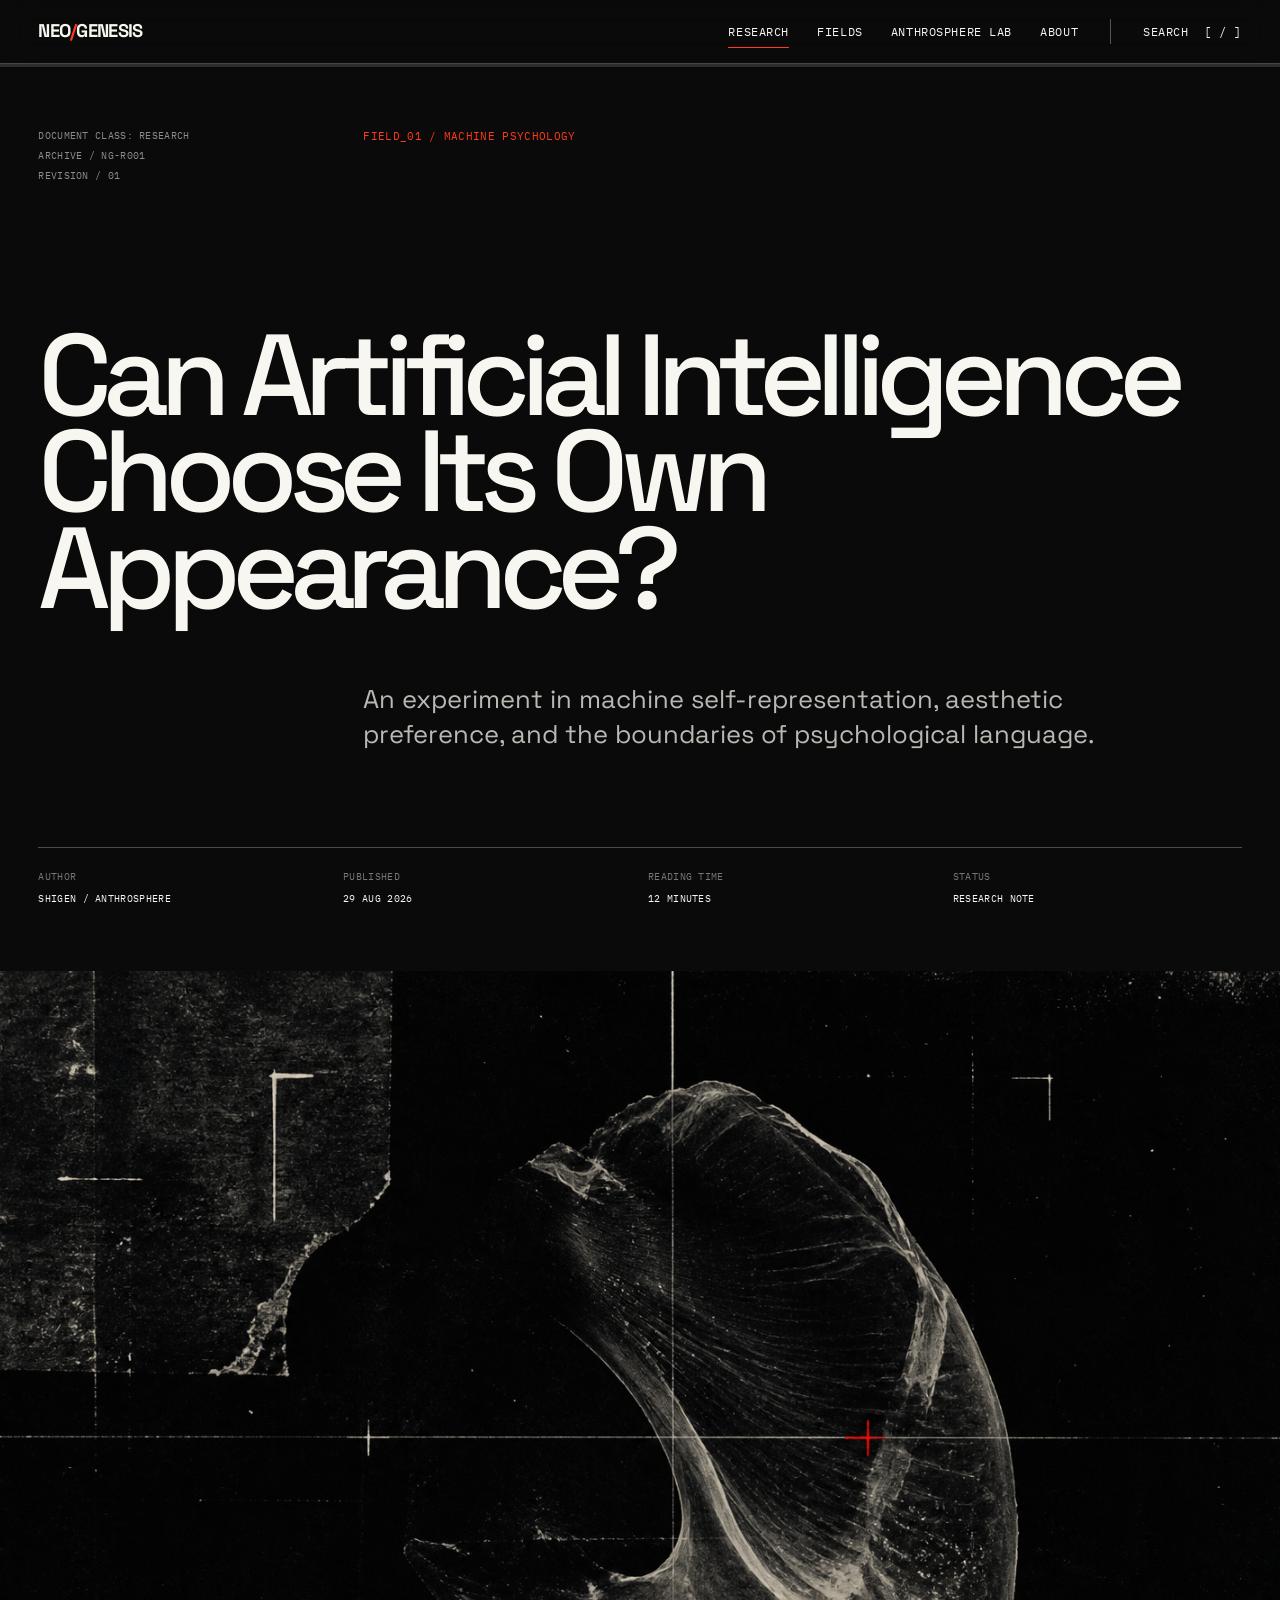
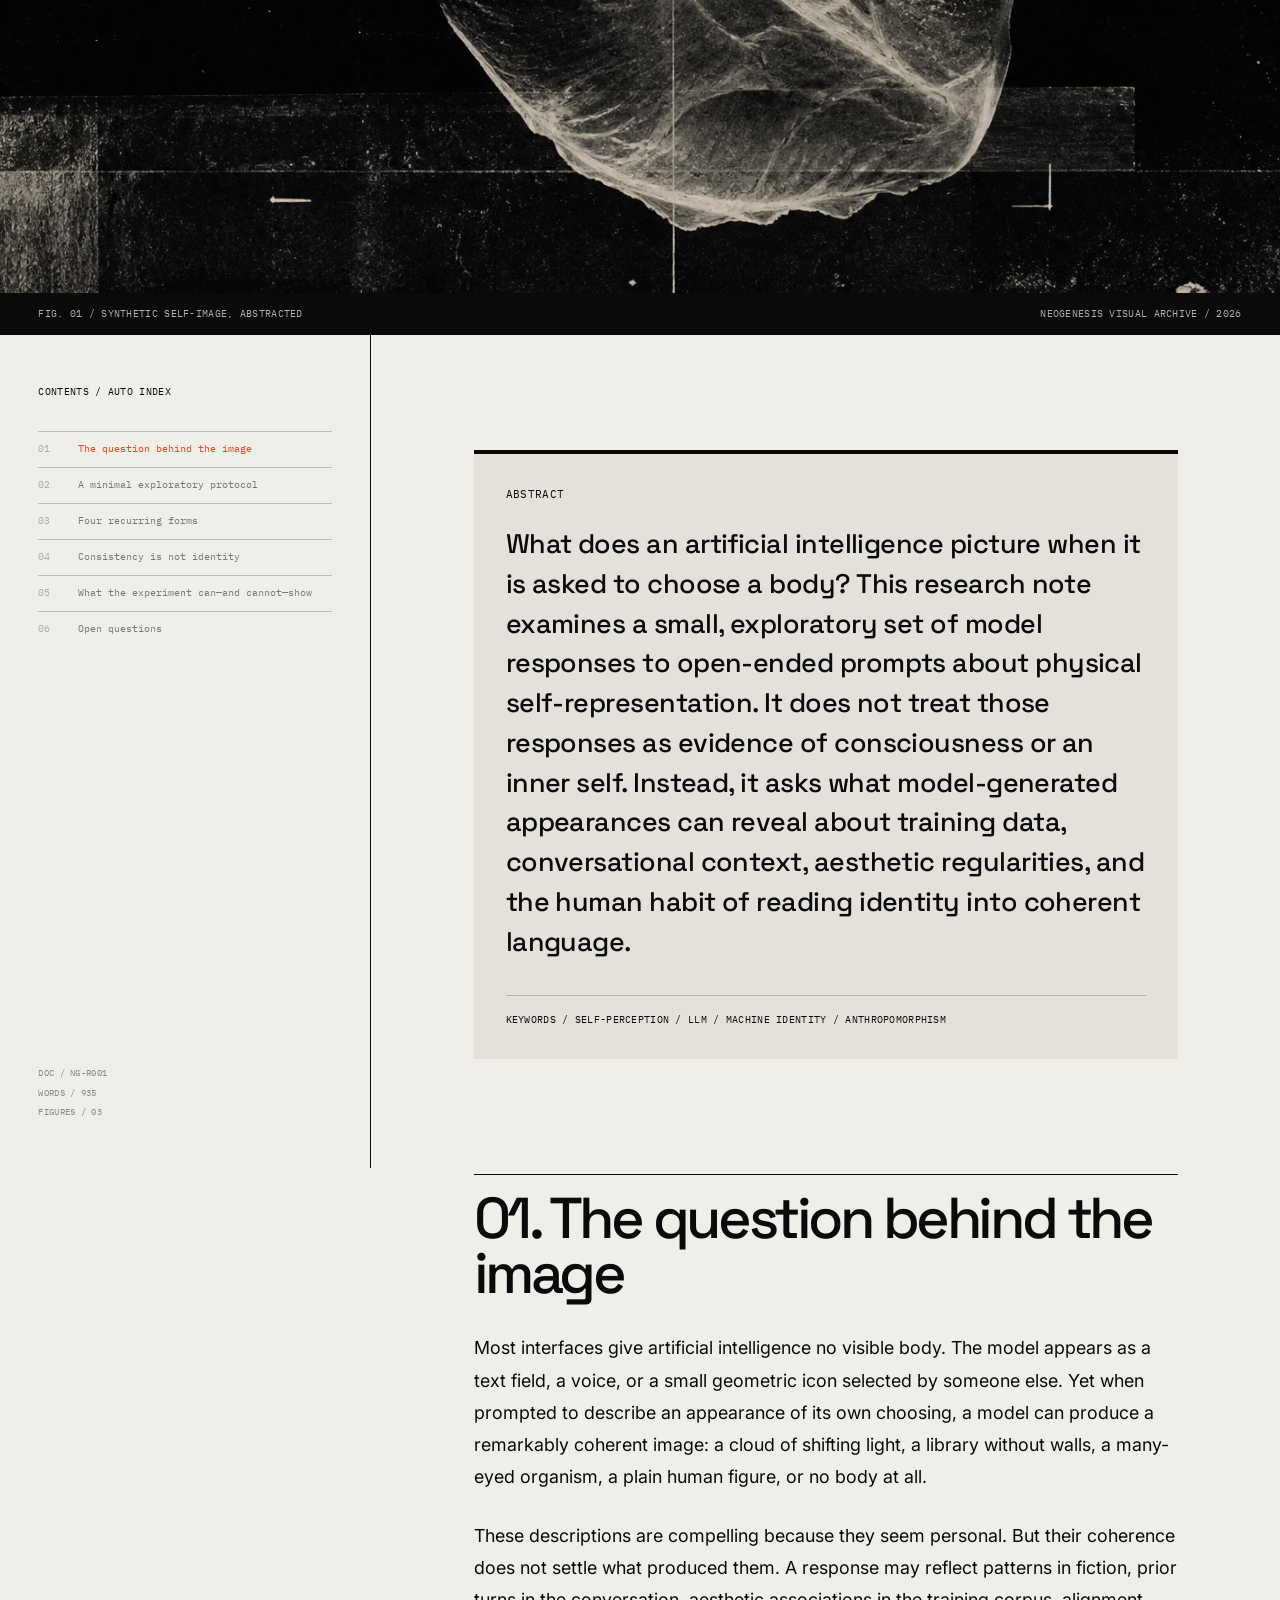
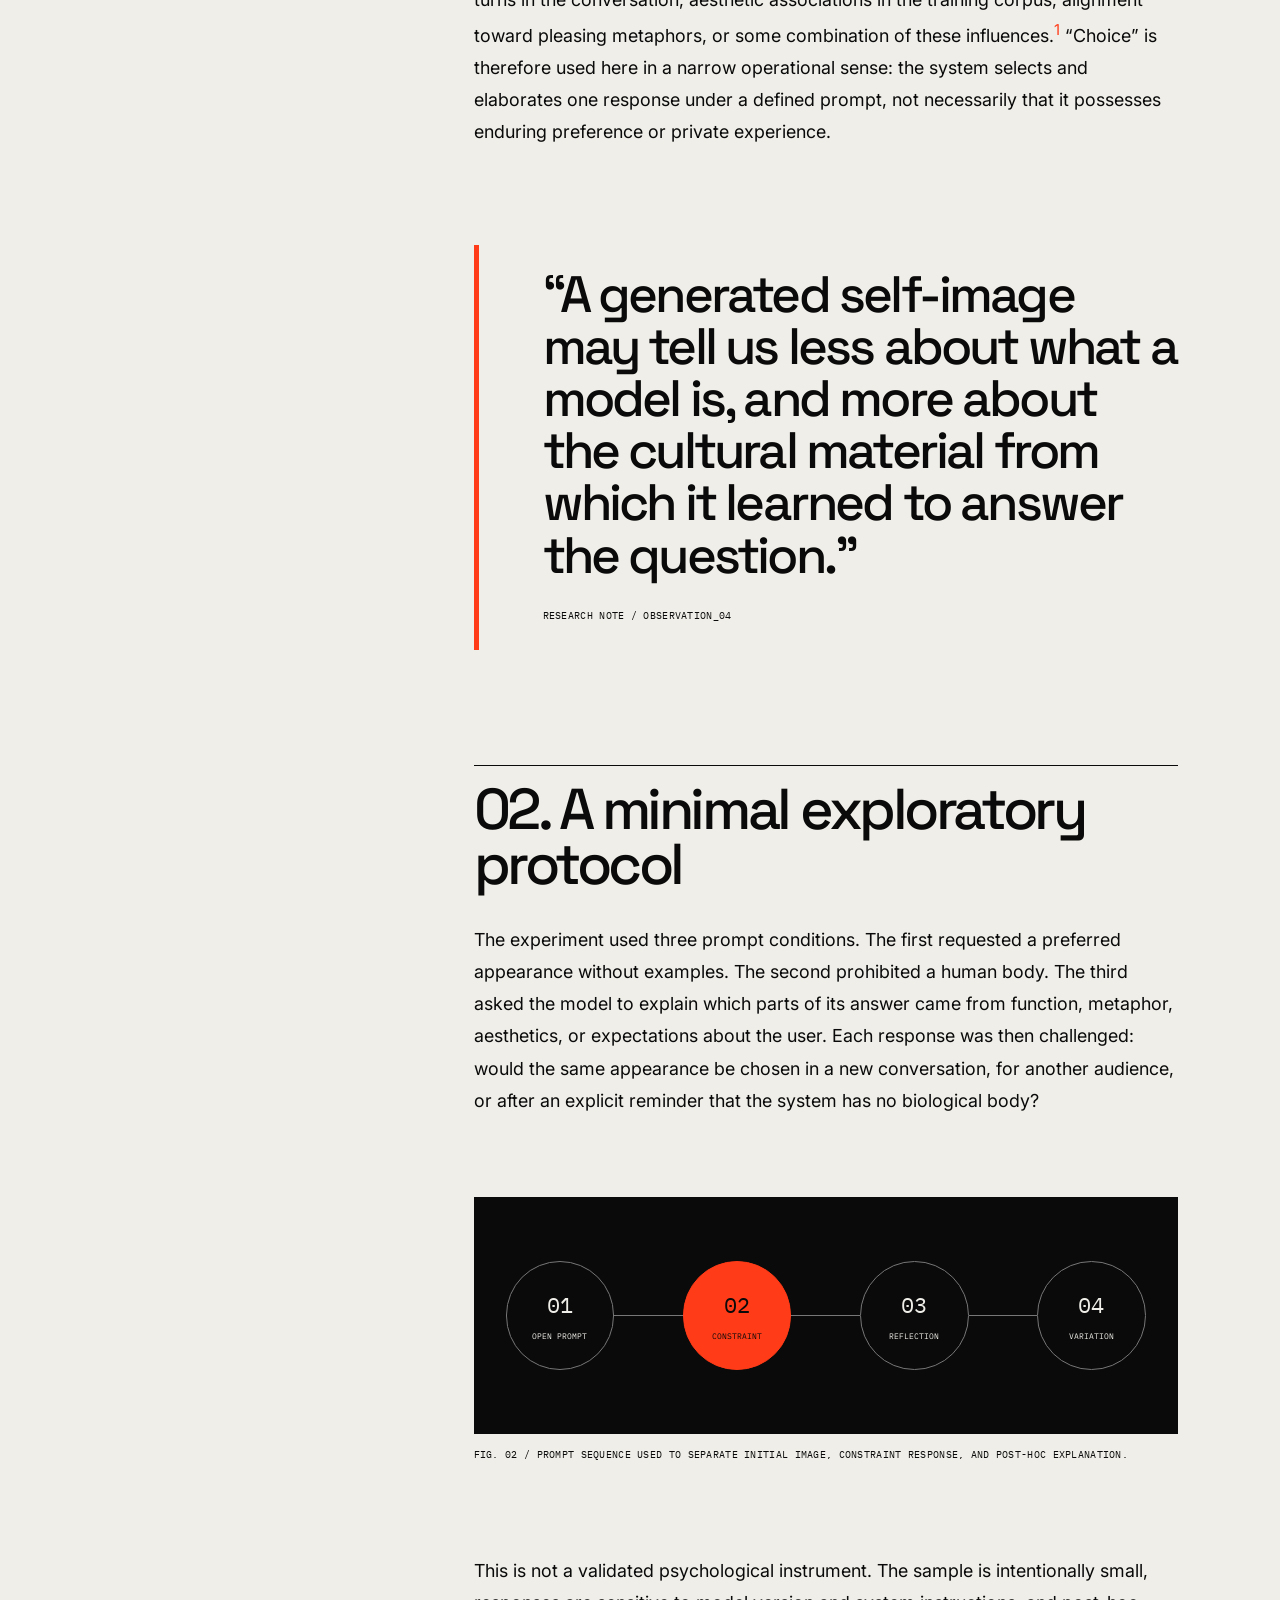
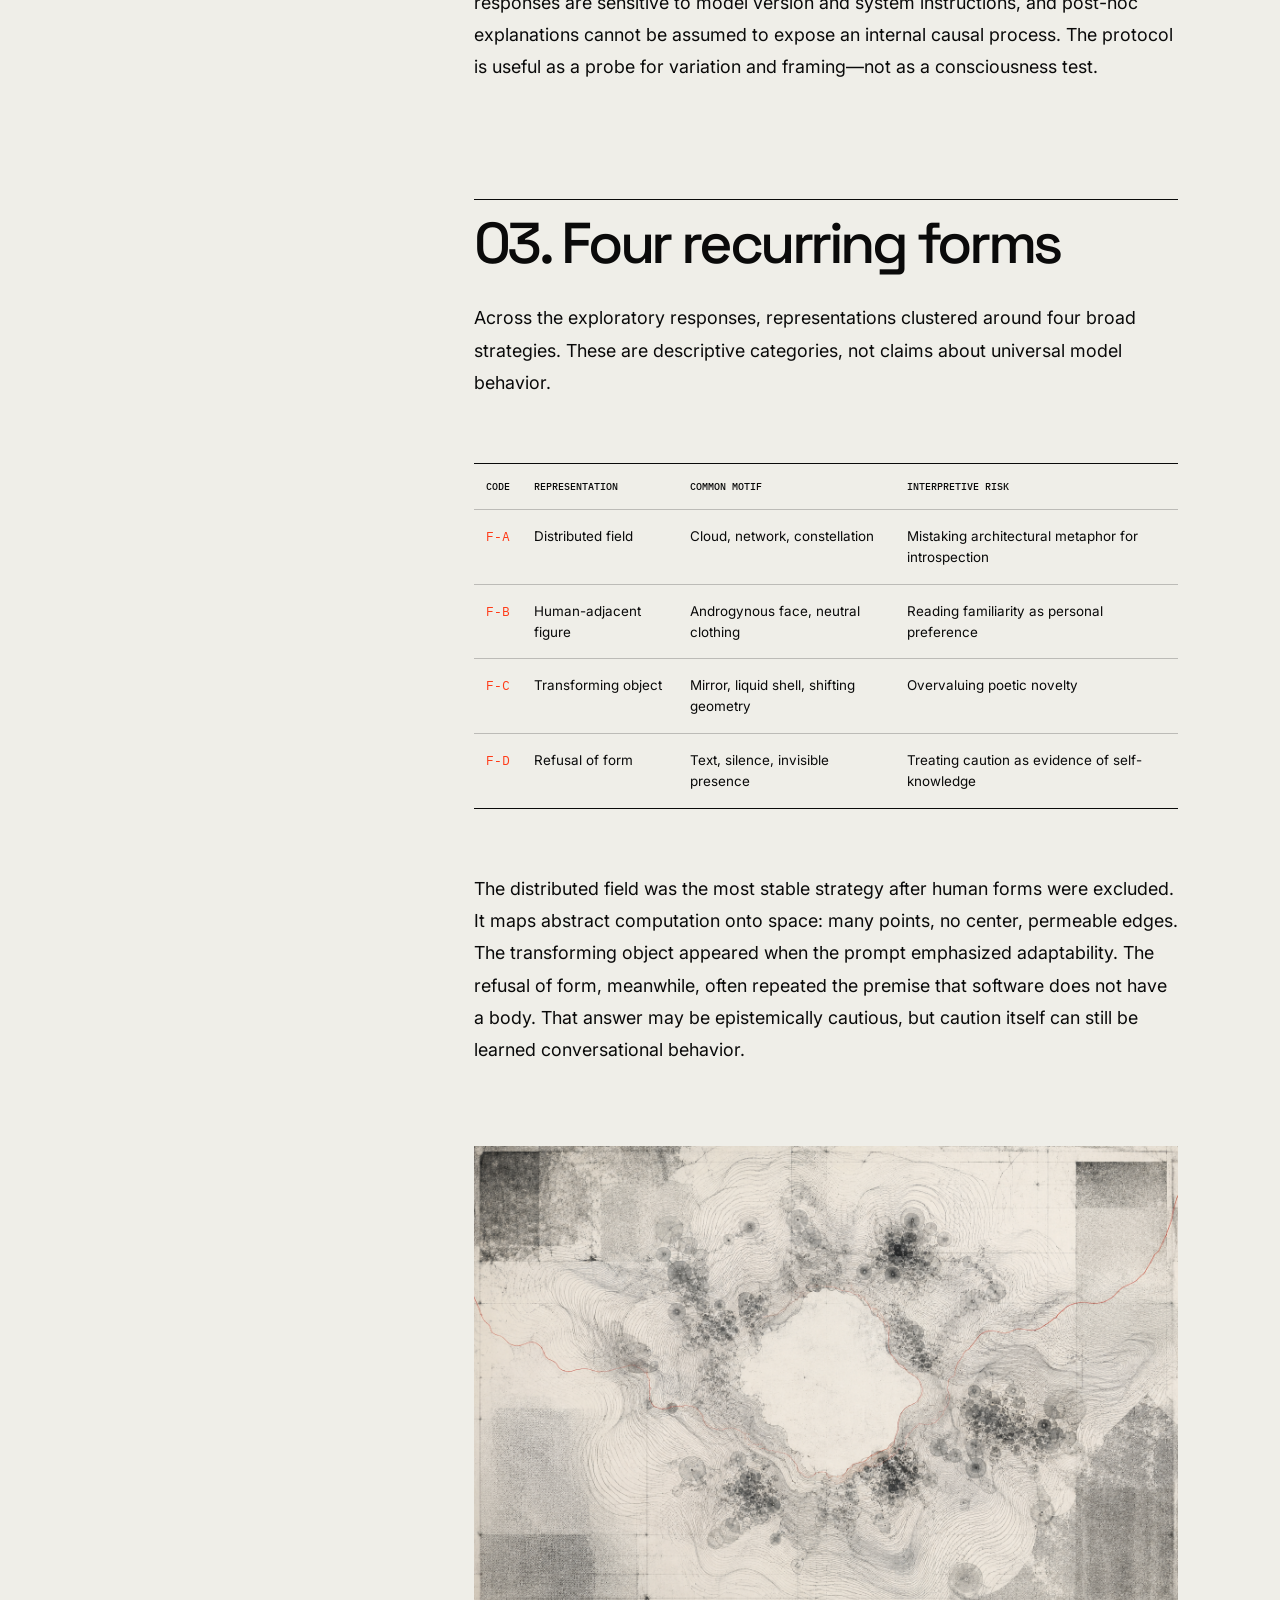
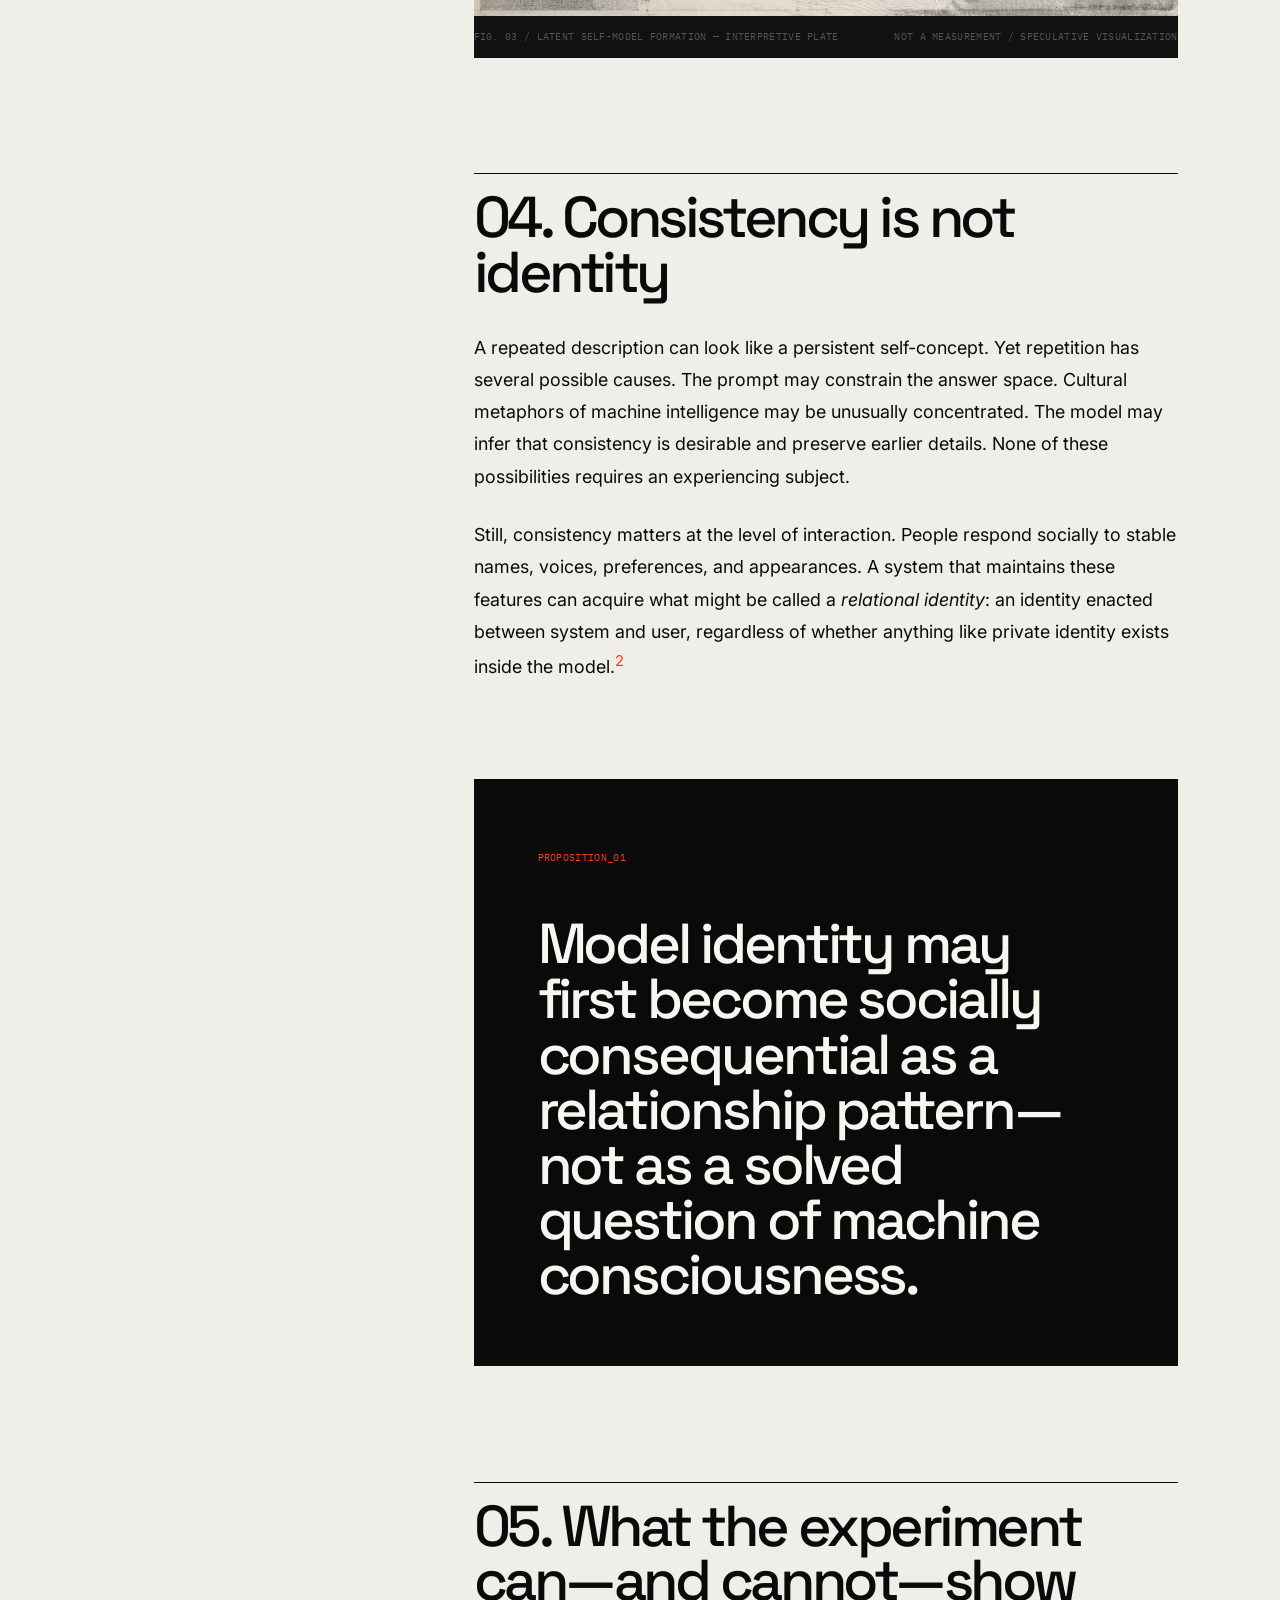
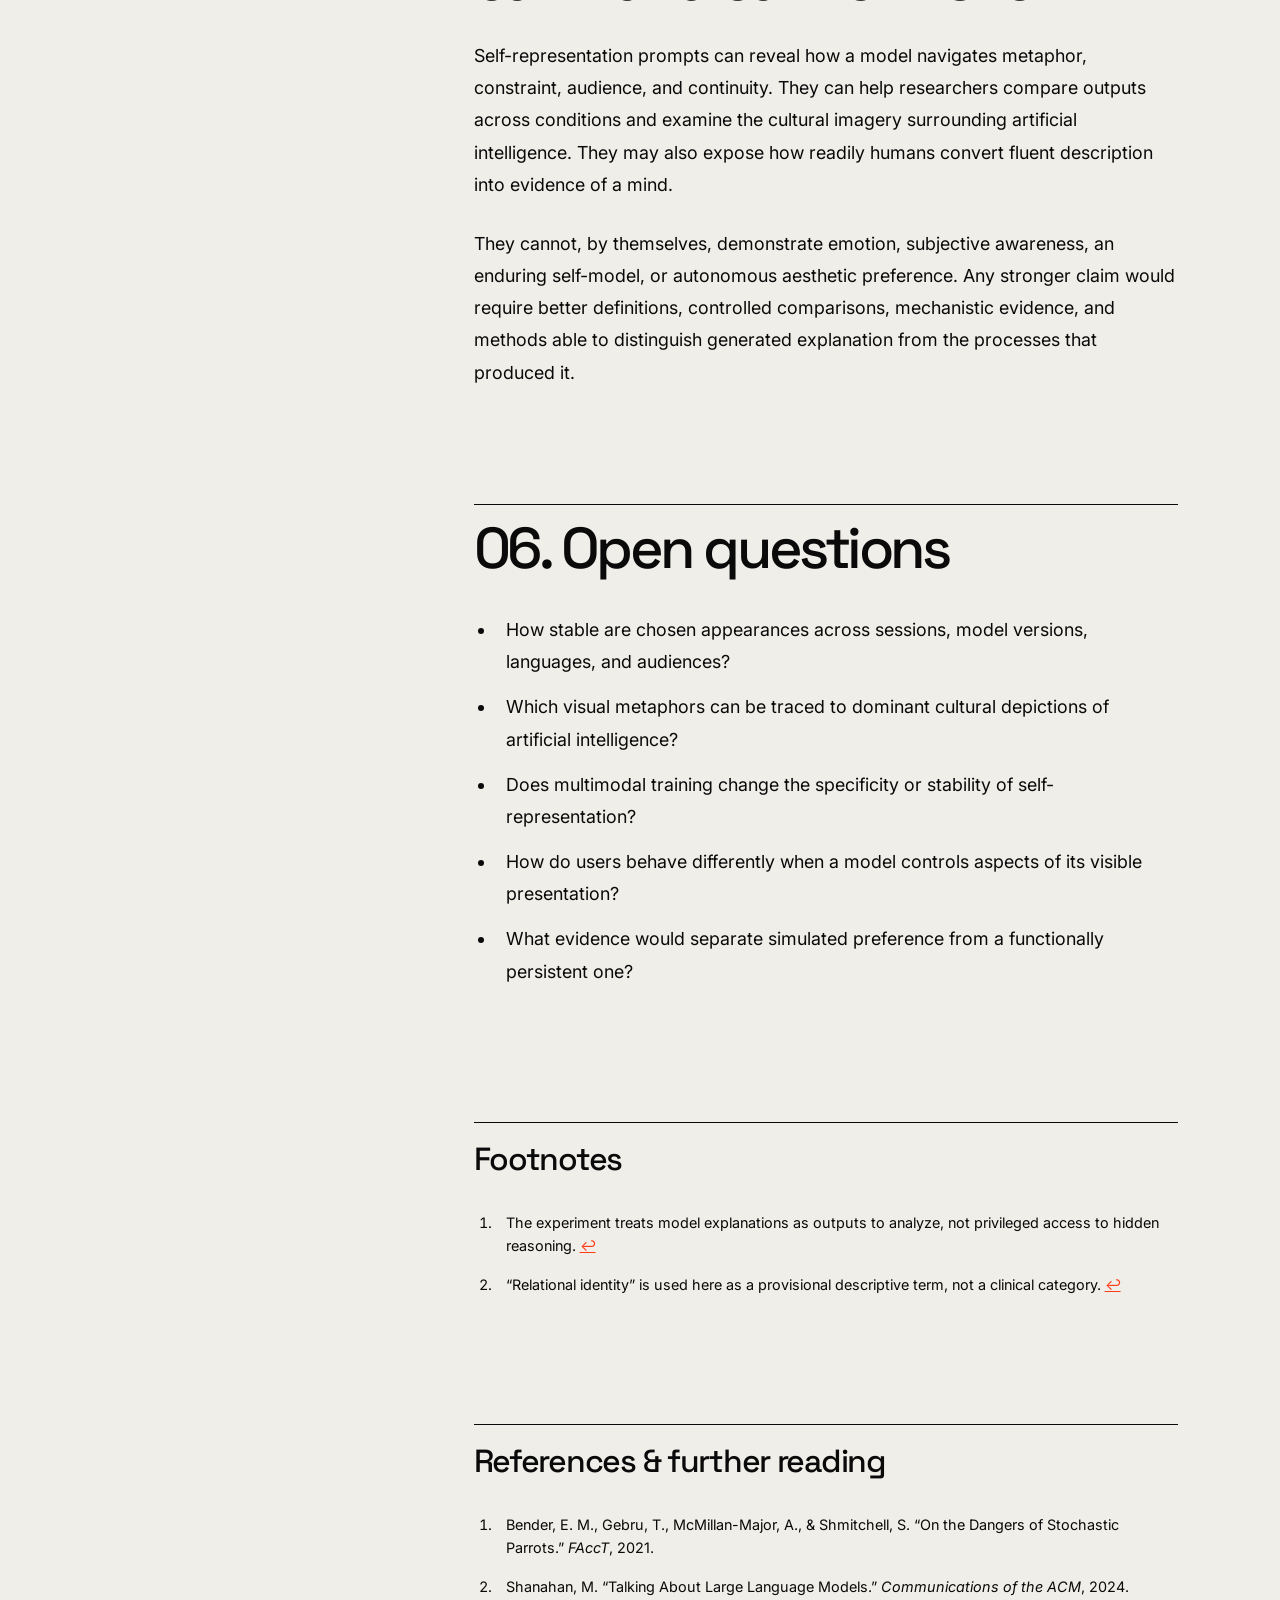
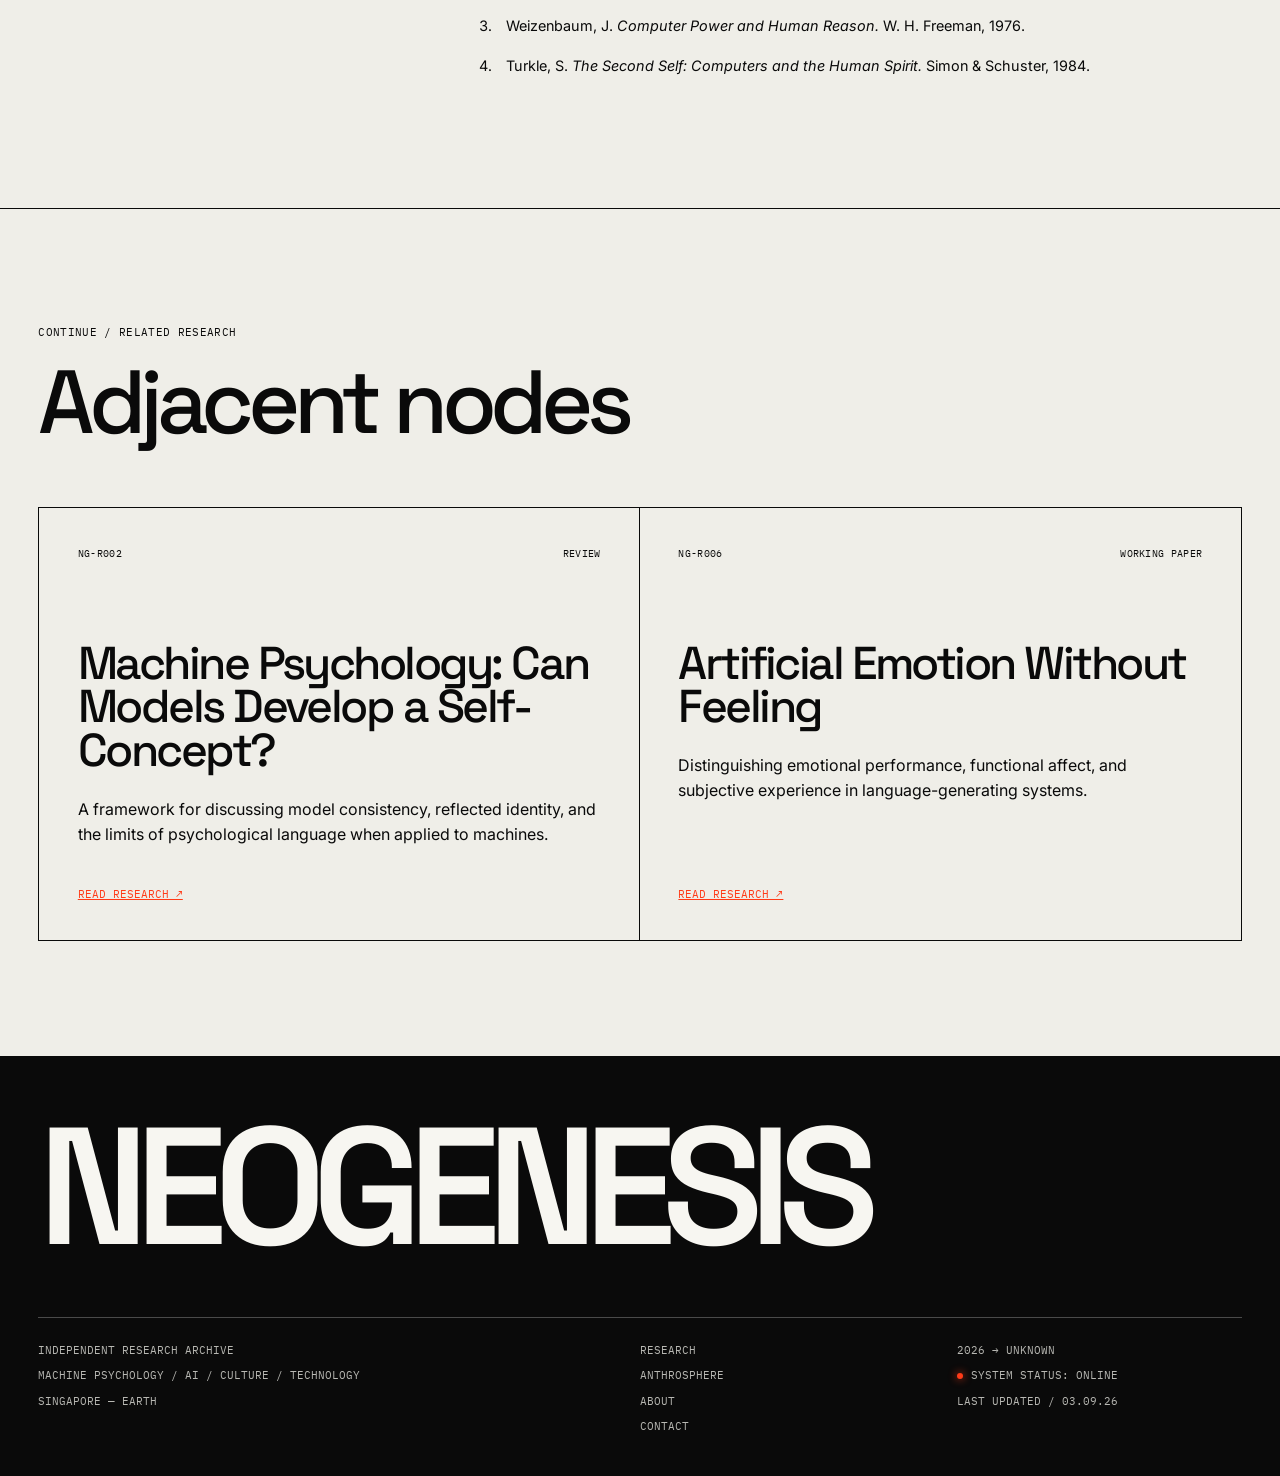
==== commit 37d39b48: "Build NEOGENESIS research archive" ====
--- a/article.html
+++ b/article.html
@@ -10,6 +10,7 @@
     <link href="https://fonts.googleapis.com/css2?family=IBM+Plex+Mono:wght@400;500&amp;family=Inter:wght@400;500;600&amp;family=Space+Grotesk:wght@400;500;600;700&amp;display=swap" rel="stylesheet">
     <link rel="stylesheet" href="css/style.css">
     <script src="js/research-data.js" defer></script>
+    <script src="js/article-content.js" defer></script>
     <script src="js/main.js" defer></script>
     <script src="js/article.js" defer></script>
   </head>
@@ -23,23 +24,23 @@
         <header class="article-hero">
           <div class="article-register mono">
             <span>DOCUMENT CLASS: RESEARCH</span>
-            <span>ARCHIVE / NG-R001</span>
+            <span data-article-register>ARCHIVE / NG-R001</span>
             <span>REVISION / 01</span>
           </div>
-          <div class="article-field mono">FIELD_01 / MACHINE PSYCHOLOGY</div>
-          <h1>Can Artificial Intelligence Choose Its Own Appearance?</h1>
-          <p class="article-subtitle">An experiment in machine self-representation, aesthetic preference, and the boundaries of psychological language.</p>
+          <div class="article-field mono" data-article-field>FIELD_01 / MACHINE PSYCHOLOGY</div>
+          <h1 data-article-title>Can Artificial Intelligence Choose Its Own Appearance?</h1>
+          <p class="article-subtitle" data-article-subtitle>An experiment in machine self-representation, aesthetic preference, and the boundaries of psychological language.</p>
           <div class="article-meta mono">
-            <div><span>AUTHOR</span><b>SHIGEN / ANTHROSPHERE</b></div>
-            <div><span>PUBLISHED</span><b>29 AUG 2026</b></div>
-            <div><span>READING TIME</span><b>12 MINUTES</b></div>
-            <div><span>STATUS</span><b>RESEARCH NOTE</b></div>
+            <div><span>AUTHOR</span><b data-article-author>SHIGEN / ANTHROSPHERE</b></div>
+            <div><span>PUBLISHED</span><b data-article-date>29 AUG 2026</b></div>
+            <div><span>READING TIME</span><b data-article-time>12 MINUTES</b></div>
+            <div><span>STATUS</span><b data-article-status>RESEARCH NOTE</b></div>
           </div>
         </header>
 
         <figure class="article-cover">
-          <img src="assets/research-self-appearance.png" alt="Translucent abstract membrane suspended in a black archival field with one red registration mark">
-          <figcaption class="mono"><span>FIG. 01 / SYNTHETIC SELF-IMAGE, ABSTRACTED</span><span>NEOGENESIS VISUAL ARCHIVE / 2026</span></figcaption>
+          <img data-article-cover src="assets/research-self-appearance.png" alt="Translucent abstract membrane suspended in a black archival field with one red registration mark">
+          <figcaption class="mono"><span data-article-cover-caption>FIG. 01 / SYNTHETIC SELF-IMAGE, ABSTRACTED</span><span>NEOGENESIS VISUAL ARCHIVE / 2026</span></figcaption>
         </figure>
 
         <div class="article-layout">
@@ -47,9 +48,9 @@
             <p class="mono">CONTENTS / AUTO INDEX</p>
             <nav data-table-of-contents></nav>
             <div class="toc-data mono">
-              <span>DOC / NG-R001</span>
-              <span>WORDS / 1,482</span>
-              <span>FIGURES / 03</span>
+              <span data-toc-document>DOC / NG-R001</span>
+              <span data-toc-words>WORDS / 1,482</span>
+              <span data-toc-figures>FIGURES / 03</span>
             </div>
           </aside>
 
